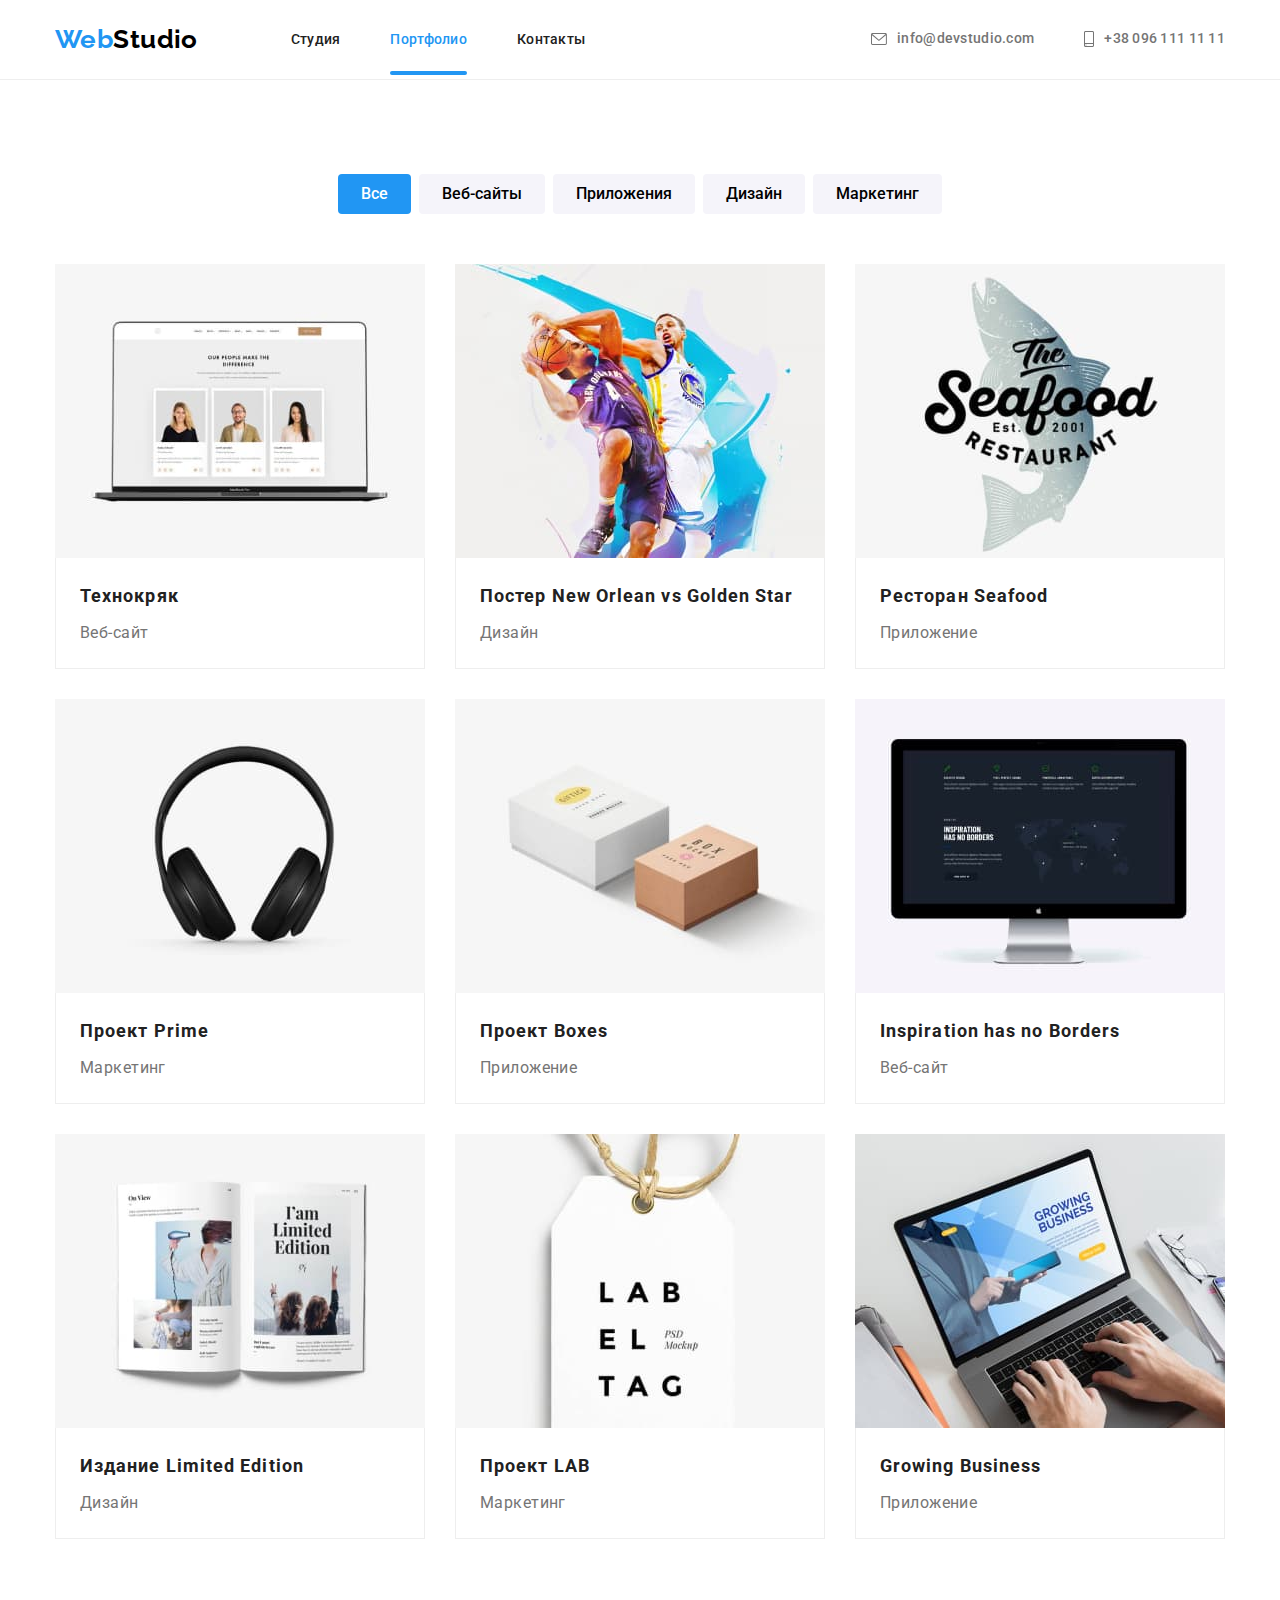
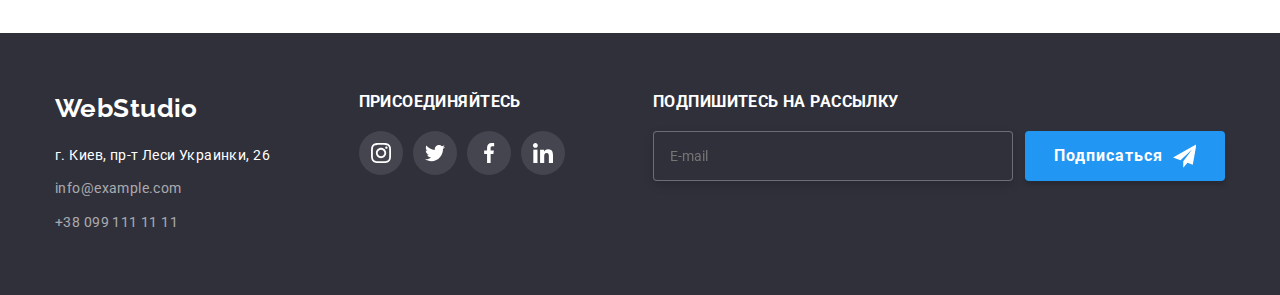
==== portfolio.html @ 58aba4b8 "Initial commit" ====
<!DOCTYPE html>
<html lang="ru">
    <head>
        <meta charset="UTF-8">
        <meta http-equiv="X-UA-Compatible" content="IE=edge">
        <meta name="viewport" content="width=device-width, initial-scale=1.0">
        <link rel="preconnect" href="https://fonts.googleapis.com">
        <link rel="preconnect" href="https://fonts.gstatic.com" crossorigin>
        <link href="https://fonts.googleapis.com/css2?family=Raleway:wght@700&family=Roboto:wght@400;500;700;900&display=swap" rel="stylesheet">
        <title>Document</title>
        <link rel="stylesheet" href="https://cdnjs.cloudflare.com/ajax/libs/modern-normalize/1.1.0/modern-normalize.min.css">
        <link rel="stylesheet" href="./css/main.min.css">
    </head>
    <body>
        <!--Header-->
     <header class="header">
      <div class="container main__nav">
        <nav class="navigation">
         <a class="logo link" lang="en" href="./index.html"><span class="logo__color">Web</span>Studio</a>
        <ul class="nav list">
        <li class="nav__item"><a class="nav__link link" href="./index.html">Студия</a></li>
        <li class="nav__item"><a class="nav__link current link" href="./portfolio.html">Портфолио</a></li>
        <li class="nav__item"><a class="nav__link link" href="">Контакты</a></li>
       </ul>
        </nav>
       <ul class="contact list">
        <li class="contanct__item"><a class="contact__list link" href="mailto:info@devstudio.com">
            <svg class="contact__icon" width="16" height="12">
                <use href="./images/sprite.svg#icon-envelope"></use>
            </svg>
            info@devstudio.com</a>
    </li>
        <li class="contanct__item"><a class="contact__list link" href="tel:+380961111111">
            <svg class="contact__icon" width="10" height="16">
                <use href="./images/sprite.svg#icon-smartphone"></use>
            </svg>
            +38 096 111 11 11</a>
    </li>
        </ul>
      </div>
     </header>
        <main>
            <!--Portfolio-->
            <section class="section">
                <div class="container">
                <h1 class="visually-hidden">Наша Работа</h1>
                <ul class="section-but list">
                    <li class="site-button"><button class="button-link button-c" type="button">Все</button> </li>
                    <li class="site-button"><button class="button-link" type="button">Веб-сайты</button> </li>
                    <li class="site-button"><button class="button-link" type="button">Приложения</button> </li>
                    <li class="site-button"><button class="button-link" type="button">Дизайн</button> </li>
                    <li class="site-button"><button class="button-link" type="button">Маркетинг</button> </li>
                </ul>
                <ul class="site list ">
                    <li class="site-item"> <a class="link site-link" href="">
                        <div class="projects-thumb">
                        <img src="./images/site/site-1.jpg" alt="Сайт" width="370" height="290">
                        <p class="projects-label">Ресурс пропонує комплексні пропозиції з різним рівнем функціоналу та сервісів. Все це дозволить відвідувачу отримати вичерпні відомості про компанію чи приватну особу.</p>
                    </div>
                        <div class="site-content"><h2 class="site-list">Технокряк</h2>
                            <p class="site-text">Веб-сайт</p>
                        </div>
                    </a>
                    </li>
                    <li class="site-item"> <a class="link site-link" href="">
                        <div class="projects-thumb">
                        <img src="./images/site/site-2.jpg" alt="Сайт" width="370" height="290">
                        <p class="projects-label">Ресурс пропонує комплексні пропозиції з різним рівнем функціоналу та сервісів. Все це дозволить відвідувачу отримати вичерпні відомості про компанію чи приватну особу.</p>
                    </div>
                        <div class="site-content">
                            <h2 class="site-list">Постер New Orlean vs Golden Star</h2>
                            <p class="site-text">Дизайн</p>
                        </div>
                    </a>
                    </li>
                    <li class="site-item"> <a class="link site-link" href="">
                        <div class="projects-thumb">
                        <img src="./images/site/site-3.jpg" alt="Сайт" width="370" height="290">
                        <p class="projects-label">Ресурс пропонує комплексні пропозиції з різним рівнем функціоналу та сервісів. Все це дозволить відвідувачу отримати вичерпні відомості про компанію чи приватну особу.</p>
                    </div>
                        <div class="site-content">
                        <h2 class="site-list">Ресторан Seafood</h2>
                        <p class="site-text">Приложение</p>
                        </div>
                    </a>
                    </li>
                    <li class="site-item"> <a class="link site-link" href="">
                        <div class="projects-thumb">
                        <img src="./images/site/site-4.jpg" alt="Сайт" width="370" height="290">
                        <p class="projects-label">Ресурс пропонує комплексні пропозиції з різним рівнем функціоналу та сервісів. Все це дозволить відвідувачу отримати вичерпні відомості про компанію чи приватну особу.</p>
                    </div>
                        <div class="site-content">
                        <h2 class="site-list">Проект Prime</h2>
                        <p class="site-text">Маркетинг</p>
                        </div>
                    </a>
                    </li>
                    <li class="site-item"> <a class="link site-link" href="">
                        <div class="projects-thumb">
                        <img src="./images/site/site-5.jpg" alt="Сайт" width="370" height="290">
                        <p class="projects-label">Ресурс пропонує комплексні пропозиції з різним рівнем функціоналу та сервісів. Все це дозволить відвідувачу отримати вичерпні відомості про компанію чи приватну особу.</p>
                    </div>
                        <div class="site-content">
                            <h2 class="site-list">Проект Boxes</h2>
                        <p class="site-text">Приложение</p>
                        </div>
                    </a>
                    </li>
                    <li class="site-item"> <a class="link site-link" href="">
                        <div class="projects-thumb">
                        <img src="./images/site/site-6.jpg" alt="Сайт" width="370" height="290">
                        <p class="projects-label">Ресурс пропонує комплексні пропозиції з різним рівнем функціоналу та сервісів. Все це дозволить відвідувачу отримати вичерпні відомості про компанію чи приватну особу.</p>
                    </div>
                        <div class="site-content">
                        <h2 class="site-list">Inspiration has no Borders</h2>
                        <p class="site-text">Веб-сайт</p>
                        </div>
                    </a>
                    </li>
                    <li class="site-item "> <a class="link site-link" href="">
                        <div class="projects-thumb">
                        <img src="./images/site/site-7.jpg" alt="Сайт" width="370" height="290">
                        <p class="projects-label">Ресурс пропонує комплексні пропозиції з різним рівнем функціоналу та сервісів. Все це дозволить відвідувачу отримати вичерпні відомості про компанію чи приватну особу.</p>
                    </div>
                        <div class="site-content">
                        <h2 class="site-list">Издание Limited Edition</h2>
                        <p class="site-text">Дизайн</p>
                        </div>
                    </a>
                    </li>
                    <li class="site-item"> <a class="link site-link" href="">
                        <div class="projects-thumb">
                        <img src="./images/site/site-8.jpg" alt="Сайт" width="370" height="290">
                        <p class="projects-label">Ресурс пропонує комплексні пропозиції з різним рівнем функціоналу та сервісів. Все це дозволить відвідувачу отримати вичерпні відомості про компанію чи приватну особу.</p>
                    </div>
                        <div class="site-content">
                        <h2 class="site-list">Проект LAB</h2>
                        <p class="site-text">Маркетинг</p>
                        </div>
                    </a>
                    </li>
                    <li class="site-item"> <a class="link site-link" href="">
                        <div class="projects-thumb">
                        <img src="./images/site/site-9.jpg" alt="Сайт" width="370" height="290">
                        <p class="projects-label">Ресурс пропонує комплексні пропозиції з різним рівнем функціоналу та сервісів. Все це дозволить відвідувачу отримати вичерпні відомості про компанію чи приватну особу.</p>
                    </div>
                        <div class="site-content">
                        <h2 class="site-list">Growing Business</h2>
                        <p class="site-text">Приложение</p>
                        </div>
                    </a>
                    </li>
                </ul>
             </div>
            </section>
        </main>
        <footer class="footer">
            <!--Footer-->
            <div class="container div-footer">
                <div>
                <a class="logo-footer link" lang="en" href="./index.html"><span class="logo-color">Web</span>Studio</a>
                <ul class="contact-us list">
                    <li class="contact-us-list"><a class="contact-us-item link" href="https://goo.gl/maps/o7B5cLgCJzoSrLnL8" target="_blank">г. Киев, пр-т Леси Украинки, 26</a></li>
                    <li class="contact-us-list"><a class="contact-us-item dark link" href="mailto:info@example.com">info@example.com</a></li>
                    <li class="contact-us-list"><a class="contact-us-item dark link" href="tel:+380991111111">+38 099 111 11 11</a></li>
                </ul>
                </div>
                <div class="join-social">
                    <h3 class="social-title">Присоединяйтесь</h3>
                    <ul class="social_list list">
                        <li class="social_list-item">
                            <a href="" class="social-link">
                            <svg width="20" height="20">
                                <use href="./images/sprite.svg#icon-instagram"></use>
                            </svg>
                        </a>
                    </li>
                        <li class="social_list-item"><a href="" class="social-link social-link-twitter">
                            <svg width="20" height="20">
                                <use href="./images/sprite.svg#icon-twitter"></use>
                            </svg>
                        </a></li>
                        <li class="social_list-item"><a href="" class="social-link social-link-facebook">
                            <svg width="20" height="20">
                                <use href="./images/sprite.svg#icon-facebook"></use>
                            </svg>
                        </a>
                    </li>
                        <li class="social_list-item"><a href="" class="social-link social-link-in">
                            <svg width="20" height="20">
                                <use href="./images/sprite.svg#icon-linkedin"></use>
                            </svg>
                        </a>
                    </li>
                    </ul>
                </div>
                <form action="" class="footer-subscribe">
                    <h3 class="social-title">Подпишитесь на рассылку</h3>
                    <div class="footer-form">
                        <input type="email" name="user-mail" class="footer-form-input" placeholder="E-mail"/>
                        <button type="submit" class="footer-button-form">
                            Подписаться
                            <svg class="footer-form-icon" width="24px" height="24px">
                                <use href="./images/sprite.svg#icon-icon-send"></use>
                              </svg>
                        </button>
                    </div>
                </form>
            </div>
        </footer>
    </body>
</html>
---- css/main.min.css ----
:root{--primary-text-color: #2196F3;--title-text-color: #FFFFFF;--accent-color: #757575;--icon-color: #AFB1B8}.footer-form-icon,.footer-button-form,.footer-form,.social-link,.social_list,.clients-link,.social-link-icon,.doing-thumb>.doing-title,.menu-adv__icon,.contact__list,.navigation,.main__nav{display:flex;align-items:center}.visually-hidden{position:absolute;white-space:nowrap;width:1px;height:1px;overflow:hidden;border:0;padding:0;clip:rect(0 0 0 0);clip-path:inset(50%);margin:-1px}h1,h2,h3,h4,h5,h6,p{margin:0}ul{list-style:none;padding-left:0;margin:0}a{text-decoration:none;color:inherit}img{display:block;max-width:100%;height:auto}address{font-style:normal}button{cursor:pointer}body{font-family:"Roboto",sans-serif;letter-spacing:.03em;font-size:14px;color:#212121;background-color:var(--title-text-color)}.list{list-style:none;padding:0;margin:0}.link{text-decoration:none;padding:0;margin:0}.section{padding:94px 0}.container{margin-left:auto;margin-right:auto;width:1200px;padding-left:15px;padding-right:15px}.header{border-bottom:1px solid #eee;padding:24px 0}.logo{font-family:"Raleway",sans-serif;font-weight:700;font-size:26px;line-height:1.19;color:#000;margin-right:93px}.logo__color{color:var(--primary-text-color)}.nav{display:flex}.nav__item{margin-right:50px}.nav__item:last-child{margin-right:0}.nav__link{font-weight:500;line-height:1.14;letter-spacing:.02em;transition-property:color;transition-duration:250ms;transition-timing-function:cubic-bezier(0.4, 0, 0.2, 1)}.nav__link:hover,.nav__link:focus{color:var(--primary-text-color)}.current{position:relative;color:var(--primary-text-color);padding-bottom:28px}.current::after{content:"";position:absolute;left:0;bottom:0;display:block;width:100%;height:4px;border-radius:2px;background-color:var(--primary-text-color)}.contact{margin-top:0;margin-bottom:0;display:flex;margin-left:auto}.contact,.contanct__item{margin-right:50px}.contact,.contanct__item:last-child{margin-right:0}.contact__list{font-weight:500;line-height:1.14;letter-spacing:.02em;color:var(--accent-color);fill:var(--icon-color);transition-property:color;transition-duration:250ms;transition-timing-function:cubic-bezier(0.4, 0, 0.2, 1)}.contact__list:hover,.contact__list:focus{color:var(--primary-text-color)}.contact__icon{margin-right:10px;fill:currentColor}.contact__icon:hover,.contact__icon:focus{fill:var(--primary-text-color)}.main-section{padding:200px 0;text-align:center;background-color:#c4c4c4;background-image:linear-gradient(to right, rgba(47, 48, 58, 0.4), rgba(47, 48, 58, 0.4)),url(../images/hero-img/bg_img.jpg);background-size:cover;background-repeat:no-repeat;background-position:center;max-width:1600px;margin-left:auto;margin-right:auto}.main-section__item{margin-top:0;margin-bottom:30px;margin-left:auto;margin-right:auto;font-weight:900;font-size:44px;line-height:1.36;letter-spacing:.06em;text-transform:uppercase;color:var(--title-text-color);width:700px}.button{display:inline-block;border-radius:4px;border:1px solid rgba(0,0,0,0);padding:10px 32px;min-width:200;height:50;font-weight:700;font-size:16px;line-height:1.87;align-items:center;letter-spacing:.06em;color:var(--title-text-color);background-color:var(--primary-text-color);transition-property:background-color;transition-duration:250ms;transition-timing-function:cubic-bezier(0.4, 0, 0.2, 1)}.button:hover,.button:focus{background-color:#188ce8}.menu-adv{display:flex}.menu-adv__item{width:270px;margin-right:30px}.menu-adv__list{margin-top:0;margin-bottom:10px;font-weight:700;line-height:1.14;text-transform:uppercase;margin-top:0;margin-bottom:10}.describing-text{font-weight:400;line-height:1.71;color:var(--accent-color);margin-top:0;margin-bottom:0}.menu-adv__icon{justify-content:center;flex-wrap:wrap;height:120px;background:#f5f4fa;border-radius:4px;margin-bottom:30px}.menu-adv__icon-item{width:70px;height:70px}.section-d{padding-top:0}.section-list{display:flex}.section-title{margin-top:0;margin-bottom:50px;font-size:36px;line-height:1.16;text-align:center}.section-foto{padding-right:30px}.doing-thumb{position:relative}.doing-thumb>.doing-title{position:absolute;bottom:0;left:0;justify-content:center;width:100%;height:70px;font-weight:700;line-height:1.14;text-transform:uppercase;color:var(--title-text-color);background-color:rgba(47,48,58,.8)}.section-foto:last-child{padding-right:0}.section-c{background-color:#f5f4fa}.team-list{display:flex}.team-item{margin-right:30px;text-align:center;background:var(--title-text-color);box-shadow:0px 1px 3px rgba(0,0,0,.12),0px 1px 1px rgba(0,0,0,.14),0px 2px 1px rgba(0,0,0,.2);border-radius:0px 0px 4px 4px}.team-item:last-child{margin-right:0}.team-name{padding-top:30px;margin-bottom:4px;font-style:normal;font-weight:500;font-size:16px;line-height:1.18}.team-position{padding-top:0;padding-bottom:16px;font-weight:400;line-height:1.71;color:var(--accent-color)}.social_list-icon{display:flex;gap:10px;justify-content:center;margin:0px;padding-bottom:30px}.social_item-icon{display:flex;justify-content:center}.social-link-icon{width:44px;height:44px;border-radius:50%;justify-content:center;fill:var(--icon-color);transition-property:fill,background-color;transition-duration:250ms;transition-timing-function:cubic-bezier(0.4, 0, 0.2, 1)}.social-link-icon:hover,.social-link-icon:focus{fill:var(--title-text-color);background:var(--primary-text-color)}.client-list{display:flex;justify-content:center;gap:30px}.clients-list-item{width:calc((100% - 150px)/6)}.clients-link{flex-wrap:wrap;height:92px;border:1px solid var(--icon-color);border-radius:4px;justify-content:center;fill:var(--icon-color);transition-property:fill,border;transition-duration:250ms;transition-timing-function:cubic-bezier(0.4, 0, 0.2, 1)}.clients-link:hover,.clients-link:focus{fill:var(--primary-text-color);border:1px solid var(--primary-text-color)}.div-footer{display:flex;justify-content:space-between}.footer{background-color:#2f303a;padding:60px 0}.logo-footer{display:block;margin-bottom:20px;font-family:"Raleway",sans-serif;font-weight:700;font-size:26px;line-height:1.19;color:var(--title-text-color)}.logo-footer-color{color:var(--primary-text-color)}.contact-us-item{font-style:normal;font-weight:400;line-height:1.71;color:var(--title-text-color);transition-property:color;transition-duration:250ms;transition-timing-function:cubic-bezier(0.4, 0, 0.2, 1)}.contact-us-list{margin-bottom:10px}.contact-us-list:last-child{margin-bottom:0}.dark{color:rgba(255,255,255,.6)}.dark:hover,.dark:focus{color:var(--primary-text-color)}.social-title{display:flex;margin-bottom:20px;line-height:1.14;text-transform:uppercase;color:var(--title-text-color)}.social_list{flex-wrap:wrap;justify-content:center;gap:10px}.social-list-item{display:flex;flex-wrap:wrap;width:44px;height:44px;border-radius:50%;background:#44454e}.social-link{justify-content:center;width:44px;height:44px;border-radius:50%;background-color:#44454e;transition-property:background-color;transition-duration:250ms;transition-timing-function:cubic-bezier(0.4, 0, 0.2, 1)}.social-link:hover,.social-link:focus{background:var(--primary-text-color)}.footer-form{justify-content:center}.footer-form-input{width:360px;height:50px;border:1px solid rgba(255,255,255,.3);filter:drop-shadow(0px 4px 4px rgba(0, 0, 0, 0.15));border-radius:4px;color:var(--title-text-color);background-color:#2f303a;transition:border-color 250ms cubic-bezier(0.4, 0, 0.2, 1);padding-left:16px}.footer-form-input:focus{outline:none;border-color:var(--primary-text-color);transition:border-color 250ms cubic-bezier(0.4, 0, 0.2, 1)}.footer-button-form{justify-content:center;font-weight:700;font-size:16px;line-height:1.87;letter-spacing:.06em;color:var(--title-text-color);background-color:var(--primary-text-color);width:200px;height:50px;padding:10px 28px;box-shadow:0px 4px 4px rgba(0,0,0,.15);border-radius:4px;margin-left:12px;border:1px solid rgba(0,0,0,0)}.footer-form-icon{justify-content:center;margin-left:10px;width:24px;height:24px;fill:var(--title-text-color)}.button-link{display:inline-block;border:1px solid rgba(0,0,0,0);border-radius:4px;padding:6px 22px;min-width:130;height:40;font-weight:500;font-size:16px;line-height:1.62;text-align:center;background:#f5f4fa;border-radius:4px}.button-link:hover,.button-link:focus{color:var(--title-text-color);background-color:var(--primary-text-color);box-shadow:0px 3px 1px rgba(0,0,0,.1),0px 1px 2px rgba(0,0,0,.08),0px 2px 2px rgba(0,0,0,.12);border-radius:4px}.section-but{display:flex;text-align:center;justify-content:center;margin-bottom:50px}.site-button{margin-right:8px;align-content:center}.site-button:last-child{margin-right:0}.button-c{background-color:var(--primary-text-color);color:var(--title-text-color)}.site{display:flex;flex-wrap:wrap}.site-item{width:370px;margin-right:30px;margin-bottom:30px}.site-item:nth-child(3n){margin-right:0}.site-item:nth-last-child(-n+3){margin-bottom:0}.site-link{display:block;transition-property:box-shadow;transition-duration:250ms;transition-timing-function:cubic-bezier(0.4, 0, 0.2, 1)}.site-link:hover,.site-link:focus{background:var(--title-text-color);box-shadow:0px 1px 3px rgba(0,0,0,.12),0px 1px 1px rgba(0,0,0,.14),0px 2px 1px rgba(0,0,0,.2);border-radius:0px 0px 4px 4px}.site-link:hover .projects-label,.site-link:focus .projects-label{transform:translate(0, 0)}.projects-thumb{position:relative;overflow:hidden}.projects-label{position:absolute;top:0;left:0;padding:63px 24px;transform:translate(0, 100%);transition:transform 500ms linear;font-weight:400;font-size:18px;line-height:1.56;color:var(--title-text-color);width:100%;height:100%;background-color:rgba(33,150,243,.9);transition:transform 250ms cubic-bezier(0.4, 0, 0.2, 1)}.img-link{width:370;height:110px}.site-content{margin-bottom:0;margin-top:0;padding:20px 24px;border-bottom:1px solid #eee;border-left:1px solid #eee;border-right:1px solid #eee}.site-list{font-size:18px;line-height:2;letter-spacing:.06em;color:#212121;margin-bottom:4px}.site-text{font-weight:400;font-size:16px;line-height:1.87;color:var(--accent-color)}.backdrop{position:relative;position:fixed;top:0;left:0;width:100%;height:100%;background-color:rgba(0,0,0,.2)}.backdrop.is-hidden{opacity:0;visibility:hidden;pointer-events:none}.modal{position:absolute;top:50%;left:50%;transform:translate(-50%, -50%);width:528px;height:581px;background-color:var(--title-text-color);padding:40px}.modal-close-btn{position:absolute;top:8px;right:8px;display:flex;justify-content:center;align-items:center;width:30px;height:30px;border-radius:50%;background-color:rgba(0,0,0,0);border:1px solid var(--accent-color);padding:0;transition:fill 250ms cubic-bezier(0.4, 0, 0.2, 1)}.modal-close-btn:hover,.modal-close-btn:focus{fill:var(--primary-text-color)}.modal-form{display:flex;flex-direction:column}.modal-form-title{margin-bottom:12px;font-weight:700;text-align:center;font-size:20px;line-height:1.15}.modal-form-input{padding-left:42px;width:100%;height:40px;border:1px solid rgba(33,33,33,.2);border-radius:4px;font-weight:400;font-size:12px;line-height:1.16;letter-spacing:.01em;transition:border-color 250ms cubic-bezier(0.4, 0, 0.2, 1)}.modal-form-input:focus{border-color:var(--primary-text-color);outline:none}.modal-form-input:focus+.modal-form-input-icon{fill:var(--primary-text-color)}.modal-form-desc{display:block;margin-bottom:4px;font-weight:400;font-size:12px;line-height:1.16;letter-spacing:.01em;color:var(--accent-color)}.modal-form-field{margin-bottom:10px}.modal-form-field-comment{margin-bottom:20px}.modal-form-input-wrapper{position:relative;display:block}.modal-form-input-icon{position:absolute;top:50%;left:12px;transform:translateY(-50%);transition:fill 250ms cubic-bezier(0.4, 0, 0.2, 1)}.modal-form-comment{display:block;resize:none;width:100%;height:120px;padding:12px 16px;font-weight:400;font-size:12px;line-height:1.16;letter-spacing:.01em;border:1px solid rgba(33,33,33,.2);border-radius:4px;transition:border-color 250ms cubic-bezier(0.4, 0, 0.2, 1)}.modal-form-comment:focus{border-color:var(--primary-text-color);outline:none}.modal-form-comment::placeholder{color:rgba(117,117,117,.5)}.modal-form-check-desc{display:flex;align-items:center;justify-content:center;margin-bottom:30px;font-weight:400;line-height:1.71;cursor:pointer}.modal-form-check-desc::before{content:"";display:block;width:16px;height:15px;background-image:url(../images/checkbox/cube.svg);margin-right:7px}.modal-form-check:checked+.modal-form-check-desc::before{background-color:var(--primary-text-color);background-image:url(../images/checkbox/check.svg);background-repeat:no-repeat;background-position:center;border-radius:2px;transition:background-image 250ms cubic-bezier(0.4, 0, 0.2, 1)}.modal-form-check:focus+.modal-form-check-desc::before{outline:1px solid var(--primary-text-color)}.user-policy-link{color:var(--primary-text-color);border-bottom:1px solid var(--primary-text-color);display:inline-block;line-height:.85}.modal-form-button{height:50px;align-self:center;padding:10px 32px;min-width:200px;color:var(--title-text-color);background-color:var(--primary-text-color);border-radius:4px;border:1px solid rgba(0,0,0,0)}/*# sourceMappingURL=main.min.css.map */
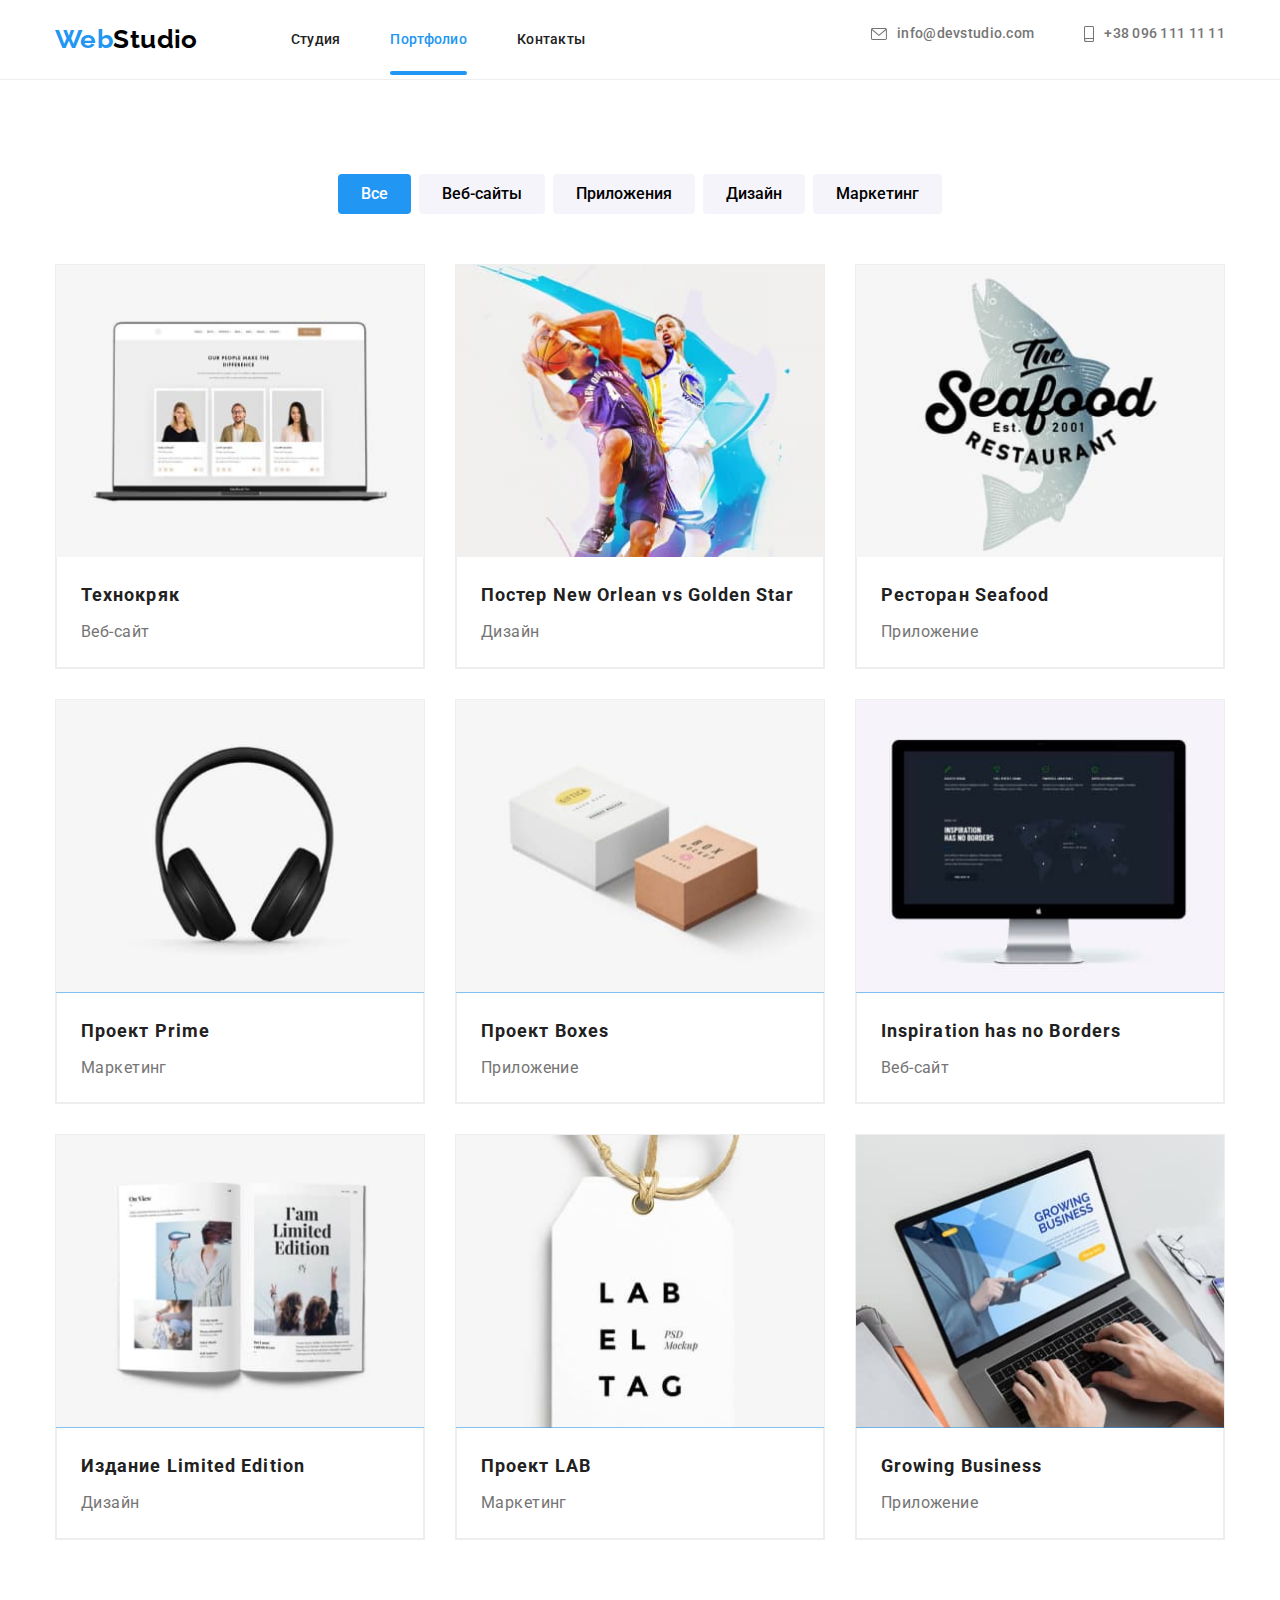
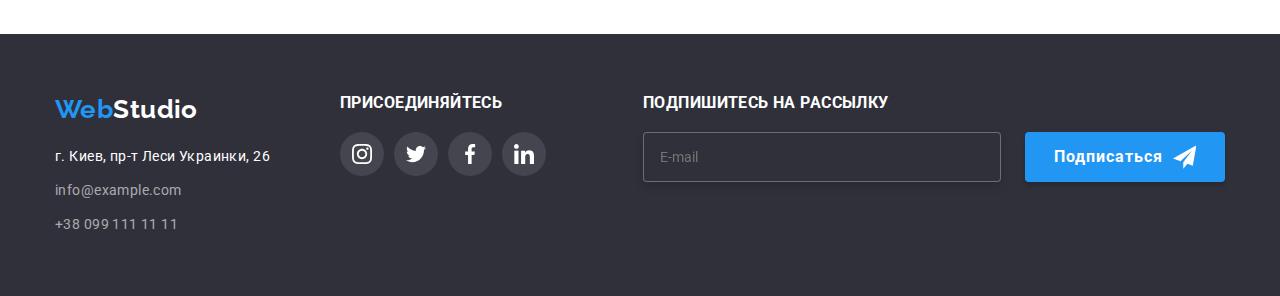
==== commit b04d51be: "update index htm; + portfolio+ add js+ sass update+ add image" ====
--- a/portfolio.html
+++ b/portfolio.html
@@ -23,6 +23,11 @@
         <li class="nav__item"><a class="nav__link link" href="">Контакты</a></li>
        </ul>
         </nav>
+        <button type="button" class="mobile-menu-open" data-menu-open>
+            <svg width="40" height="40">
+                <use href="./images/sprite.svg#icon-burger"></use>
+            </svg>
+        </button>
        <ul class="contact list">
         <li class="contanct__item"><a class="contact__list link" href="mailto:info@devstudio.com">
             <svg class="contact__icon" width="16" height="12">
@@ -37,24 +42,91 @@
             +38 096 111 11 11</a>
     </li>
         </ul>
+        <div class="mobile-menu" data-menu>
+            <div class="container mobile-menu__container">
+              <button type="button" class="mobile-menu-close-btn" data-menu-close>
+                  <svg width="40" height="40">
+                      <use href="./images/sprite.svg#icon-vector"></use>
+                  </svg>
+              </button>
+              <ul class="mobile-nav">
+                  <li class="mobile-nav-item">
+                      <a href="" class="mobile-nav-link current">Студія</a>
+                  </li>
+                  <li class="mobile-nav-item">
+                      <a href="" class="mobile-nav-link current">Портфоліо</a>
+                  </li>
+                  <li class="mobile-nav-item">
+                      <a href="" class="mobile-nav-link">Контакти</a>
+                  </li>
+              </ul>
+              <ul class="mobile-contact">
+                  <li class="mobile-contact-item">
+                      <a href="tel:+380961111111" class="mobile-contact-link blue phone-number">+38 096 111 11 11</a>
+                  </li>
+                  <li class="mobile-contact-item">
+                      <a href="mailto:info@devstudio.com" class="mobile-contact-link">info@devstudio.com</a>
+                  </li>
+              </ul>
+              <ul class="mobile-media">
+                  <li class="mobile-media-item">
+                      <a href="" class="mobile-media-link">Instagram</a>
+                  </li>
+                  <li class="mobile-media-item">
+                      <a href="" class="mobile-media-link">Twitter</a>
+                  </li>
+                  <li class="mobile-media-item">
+                      <a href="" class="mobile-media-link">Facebook</a>
+                  </li>
+                  <li class="mobile-media-item">
+                      <a href="" class="mobile-media-link">LinkedIn</a>
+                  </li>
+              </ul>
+            </div>
+          </div>
       </div>
      </header>
         <main>
-            <!--Portfolio-->
+            <!-- Portfolio -->
             <section class="section">
                 <div class="container">
                 <h1 class="visually-hidden">Наша Работа</h1>
                 <ul class="section-but list">
-                    <li class="site-button"><button class="button-link button-c" type="button">Все</button> </li>
-                    <li class="site-button"><button class="button-link" type="button">Веб-сайты</button> </li>
-                    <li class="site-button"><button class="button-link" type="button">Приложения</button> </li>
-                    <li class="site-button"><button class="button-link" type="button">Дизайн</button> </li>
-                    <li class="site-button"><button class="button-link" type="button">Маркетинг</button> </li>
+                    <li class="site-button">
+                        <button class="button-link button-c" type="button">Все</button> 
+                    </li>
+                    <li class="site-button">
+                        
+                        <button class="button-link" type="button">Веб-сайты</button> 
+                    </li>
+                    <li class="site-button">
+                        
+                        <button class="button-link" type="button">Приложения</button> 
+                    </li>
+                    <li class="site-button">
+                        
+                        <button class="button-link" type="button">Дизайн</button> 
+                    </li>
+                    <li class="site-button">
+                        
+                        <button class="button-link" type="button">Маркетинг</button> 
+                    </li>
                 </ul>
                 <ul class="site list ">
                     <li class="site-item"> <a class="link site-link" href="">
                         <div class="projects-thumb">
-                        <img src="./images/site/site-1.jpg" alt="Сайт" width="370" height="290">
+                            <picture>
+                                <source
+                                    srcset="./images\desctop\portfolio-card-set\technokryak-370\technokryak-370.jpg 1x, ./images\desctop\portfolio-card-set\technokryak-370\technokryak-370@2x.jpg 2x"
+                                    media="(min-width: 1200px)" />
+                                <source
+                                    srcset="./images\tablet\portfolio-card-set\technokryak-354\technokryak-354.jpg 1x, ./images\desctop\portfolio-card-set\technokryak-370\technokryak-370@2x.jpg 2x"
+                                    media="(min-width: 768px)" />
+                                <source
+                                    srcset="./images\phone\portfolio-card-set\technocryak-450\technocryak-450.jpg 1x, ./images\phone\portfolio-card-set\technocryak-450\technocryak-450@2x.jpg 2x"
+                                    media="(max-width: 767px)" />
+                                    <img src="./images/site/site-1.jpg" alt="Сайт">
+                            </picture>
                         <p class="projects-label">Ресурс пропонує комплексні пропозиції з різним рівнем функціоналу та сервісів. Все це дозволить відвідувачу отримати вичерпні відомості про компанію чи приватну особу.</p>
                     </div>
                         <div class="site-content"><h2 class="site-list">Технокряк</h2>
@@ -64,7 +136,19 @@
                     </li>
                     <li class="site-item"> <a class="link site-link" href="">
                         <div class="projects-thumb">
-                        <img src="./images/site/site-2.jpg" alt="Сайт" width="370" height="290">
+                            <picture>
+                                <source
+                                    srcset="./images\desctop\portfolio-card-set\poster-new-orlean-370\poster-new-orlean-370.jpg 1x, ./images\desctop\portfolio-card-set\poster-new-orlean-370\poster-new-orlean-370@2x.jpg 2x"
+                                    media="(min-width: 1200px)" />
+                                <source
+                                    srcset="./images\tablet\portfolio-card-set\poster-new-orlean-354\poster-new-orlean-354.jpg 1x, ./images\tablet\portfolio-card-set\poster-new-orlean-354\poster-new-orlean-354@2x.jpg 2x"
+                                    media="(min-width: 768px)" />
+                                <source
+                                    srcset="./images\phone\portfolio-card-set\poster-new-orlean-450\poster-new-orlean-450.jpg 1x, ./images\phone\portfolio-card-set\poster-new-orlean-450\poster-new-orlean-450@2x.jpg 2x"
+                                    media="(max-width: 767px)" />
+                                    <img src="./images/site/site-2.jpg" alt="Сайт">
+                            </picture>
+                        
                         <p class="projects-label">Ресурс пропонує комплексні пропозиції з різним рівнем функціоналу та сервісів. Все це дозволить відвідувачу отримати вичерпні відомості про компанію чи приватну особу.</p>
                     </div>
                         <div class="site-content">
@@ -75,7 +159,18 @@
                     </li>
                     <li class="site-item"> <a class="link site-link" href="">
                         <div class="projects-thumb">
-                        <img src="./images/site/site-3.jpg" alt="Сайт" width="370" height="290">
+                            <picture>
+                                <source
+                                    srcset="./images\desctop\portfolio-card-set\seafood-370\seafood-370.jpg 1x, ./images\desctop\portfolio-card-set\seafood-370\seafood-370@2x.jpg 2x"
+                                    media="(min-width: 1200px)" />
+                                <source
+                                    srcset="./images\tablet\portfolio-card-set\seafood-354\seafood-354.jpg 1x, ./images\tablet\portfolio-card-set\seafood-354\seafood-354@2x.jpg 2x"
+                                    media="(min-width: 768px)" />
+                                <source
+                                    srcset="./images\phone\portfolio-card-set\seafood-450\seafood-450.jpg 1x, ./images\phone\portfolio-card-set\seafood-450\seafood-450@2x.jpg 2x"
+                                    media="(max-width: 767px)" />
+                                    <img src="./images/site/site-3.jpg" alt="Сайт">
+                            </picture>
                         <p class="projects-label">Ресурс пропонує комплексні пропозиції з різним рівнем функціоналу та сервісів. Все це дозволить відвідувачу отримати вичерпні відомості про компанію чи приватну особу.</p>
                     </div>
                         <div class="site-content">
@@ -86,7 +181,18 @@
                     </li>
                     <li class="site-item"> <a class="link site-link" href="">
                         <div class="projects-thumb">
-                        <img src="./images/site/site-4.jpg" alt="Сайт" width="370" height="290">
+                            <picture>
+                                <source
+                                    srcset="./images\desctop\portfolio-card-set\prime-370\prime-370.jpg 1x, ./images\desctop\portfolio-card-set\prime-370\prime-370@2x.jpg 2x"
+                                    media="(min-width: 1200px)" />
+                                <source
+                                    srcset="./images\tablet\portfolio-card-set\prime-354\prime-354.jpg 1x, ./images\tablet\portfolio-card-set\prime-354\prime-354@2x.jpg 2x"
+                                    media="(min-width: 768px)" />
+                                <source
+                                    srcset="./images\phone\portfolio-card-set\prime-450\prime-450.jpg 1x, ./images\phone\portfolio-card-set\prime-450\prime-450@2x.jpg 2x"
+                                    media="(max-width: 767px)" />
+                                    <img src="./images/site/site-4.jpg" alt="Сайт">
+                            </picture>
                         <p class="projects-label">Ресурс пропонує комплексні пропозиції з різним рівнем функціоналу та сервісів. Все це дозволить відвідувачу отримати вичерпні відомості про компанію чи приватну особу.</p>
                     </div>
                         <div class="site-content">
@@ -97,7 +203,18 @@
                     </li>
                     <li class="site-item"> <a class="link site-link" href="">
                         <div class="projects-thumb">
-                        <img src="./images/site/site-5.jpg" alt="Сайт" width="370" height="290">
+                            <picture>
+                                <source
+                                    srcset="./images\desctop\portfolio-card-set\boxes-370\boxes-370.jpg 1x, ./images\desctop\portfolio-card-set\boxes-370\boxes-370@2x.jpg 2x"
+                                    media="(min-width: 1200px)" />
+                                <source
+                                    srcset="./images\tablet\portfolio-card-set\boxes-354\boxes-354.jpg 1x, ./images\tablet\portfolio-card-set\boxes-354\boxes-354@2x.jpg 2x"
+                                    media="(min-width: 768px)" />
+                                <source
+                                    srcset="./images\phone\portfolio-card-set\boxes-450\boxes-450.jpg 1x, ./images\phone\portfolio-card-set\boxes-450\boxes-450@2x.jpg 2x"
+                                    media="(max-width: 767px)" />
+                                    <img src="./images/site/site-5.jpg" alt="Сайт">
+                            </picture>
                         <p class="projects-label">Ресурс пропонує комплексні пропозиції з різним рівнем функціоналу та сервісів. Все це дозволить відвідувачу отримати вичерпні відомості про компанію чи приватну особу.</p>
                     </div>
                         <div class="site-content">
@@ -108,7 +225,18 @@
                     </li>
                     <li class="site-item"> <a class="link site-link" href="">
                         <div class="projects-thumb">
-                        <img src="./images/site/site-6.jpg" alt="Сайт" width="370" height="290">
+                            <picture>
+                                <source
+                                    srcset="./images\desctop\portfolio-card-set\inspiration-370\inspiration-370.jpg 1x, ./images\desctop\portfolio-card-set\inspiration-370\inspiration-370@2x.jpg 2x"
+                                    media="(min-width: 1200px)" />
+                                <source
+                                    srcset="./images\tablet\portfolio-card-set\inspiration-354\inspiration-354.jpg 1x, ./images\tablet\portfolio-card-set\inspiration-354\inspiration-354@2x.jpg 2x"
+                                    media="(min-width: 768px)" />
+                                <source
+                                    srcset="./images\phone\portfolio-card-set\inspiration-450\inspiration-450.jpg 1x, ./images\phone\portfolio-card-set\inspiration-450\inspiration-450@2x.jpg 2x"
+                                    media="(max-width: 767px)" />
+                                    <img src="./images/site/site-6.jpg" alt="Сайт">
+                            </picture>
                         <p class="projects-label">Ресурс пропонує комплексні пропозиції з різним рівнем функціоналу та сервісів. Все це дозволить відвідувачу отримати вичерпні відомості про компанію чи приватну особу.</p>
                     </div>
                         <div class="site-content">
@@ -119,7 +247,18 @@
                     </li>
                     <li class="site-item "> <a class="link site-link" href="">
                         <div class="projects-thumb">
-                        <img src="./images/site/site-7.jpg" alt="Сайт" width="370" height="290">
+                            <picture>
+                                <source
+                                    srcset="./images\desctop\portfolio-card-set\limited-edition-370\limited-edition-370.jpg 1x, ./images\desctop\portfolio-card-set\limited-edition-370\limited-edition-370@2x.jpg 2x"
+                                    media="(min-width: 1200px)" />
+                                <source
+                                    srcset="./images\tablet\portfolio-card-set\limited-edition-354\limited-edition-354.jpg 1x, ./images\tablet\portfolio-card-set\limited-edition-354\limited-edition-354@2x.jpg 2x"
+                                    media="(min-width: 768px)" />
+                                <source
+                                    srcset="./images\phone\portfolio-card-set\limited-edition-450\limited-edition-450.jpg 1x, ./images\phone\portfolio-card-set\limited-edition-450\limited-edition-450@2x.jpg 2x"
+                                    media="(max-width: 767px)" />
+                                    <img src="./images/site/site-7.jpg" alt="Сайт">
+                            </picture>
                         <p class="projects-label">Ресурс пропонує комплексні пропозиції з різним рівнем функціоналу та сервісів. Все це дозволить відвідувачу отримати вичерпні відомості про компанію чи приватну особу.</p>
                     </div>
                         <div class="site-content">
@@ -130,7 +269,18 @@
                     </li>
                     <li class="site-item"> <a class="link site-link" href="">
                         <div class="projects-thumb">
-                        <img src="./images/site/site-8.jpg" alt="Сайт" width="370" height="290">
+                            <picture>
+                                <source
+                                    srcset="./images\desctop\portfolio-card-set\lab-370\lab-370.jpg 1x, ./images\desctop\portfolio-card-set\lab-370\lab-370@2x.jpg 2x"
+                                    media="(min-width: 1200px)" />
+                                <source
+                                    srcset="./images\tablet\portfolio-card-set\lab-354\lab-354.jpg 1x, ./images\tablet\portfolio-card-set\lab-354\lab-354@2x.jpg 2x"
+                                    media="(min-width: 768px)" />
+                                <source
+                                    srcset="./images\phone\portfolio-card-set\lab-450\lab-450.jpg 1x, ./images\phone\portfolio-card-set\lab-450\lab-450@2x.jpg 2x"
+                                    media="(max-width: 767px)" />
+                                    <img src="./images/site/site-8.jpg" alt="Сайт">
+                            </picture>
                         <p class="projects-label">Ресурс пропонує комплексні пропозиції з різним рівнем функціоналу та сервісів. Все це дозволить відвідувачу отримати вичерпні відомості про компанію чи приватну особу.</p>
                     </div>
                         <div class="site-content">
@@ -141,7 +291,18 @@
                     </li>
                     <li class="site-item"> <a class="link site-link" href="">
                         <div class="projects-thumb">
-                        <img src="./images/site/site-9.jpg" alt="Сайт" width="370" height="290">
+                            <picture>
+                                <source
+                                    srcset="./images\desctop\portfolio-card-set\growing-business-370\growing-business-370.jpg 1x, ./images\desctop\portfolio-card-set\growing-business-370\growing-business-370@2x.jpg 2x"
+                                    media="(min-width: 1200px)" />
+                                <source
+                                    srcset="./images\tablet\portfolio-card-set\growing-business-354\growing-business-354.jpg 1x, ./images\tablet\portfolio-card-set\growing-business-354\growing-business-354@2x.jpg 2x"
+                                    media="(min-width: 768px)" />
+                                <source
+                                    srcset="./images\phone\portfolio-card-set\growing-business-450\growing-business-450.jpg1x, ./images\phone\portfolio-card-set\growing-business-450\growing-business-450@2x.jpg 2x"
+                                    media="(max-width: 767px)" />
+                                    <img src="./images/site/site-9.jpg" alt="Сайт">
+                            </picture>
                         <p class="projects-label">Ресурс пропонує комплексні пропозиції з різним рівнем функціоналу та сервісів. Все це дозволить відвідувачу отримати вичерпні відомості про компанію чи приватну особу.</p>
                     </div>
                         <div class="site-content">
@@ -154,11 +315,13 @@
              </div>
             </section>
         </main>
+        <!-- Footer -->
         <footer class="footer">
-            <!--Footer-->
+            
             <div class="container div-footer">
-                <div>
-                <a class="logo-footer link" lang="en" href="./index.html"><span class="logo-color">Web</span>Studio</a>
+                <div class="footer-wrapper">
+                <div class="address-wrapper">
+                <a class="logo-footer link" lang="en" href="./index.html"><span class="logo-footer-color">Web</span>Studio</a>
                 <ul class="contact-us list">
                     <li class="contact-us-list"><a class="contact-us-item link" href="https://goo.gl/maps/o7B5cLgCJzoSrLnL8" target="_blank">г. Киев, пр-т Леси Украинки, 26</a></li>
                     <li class="contact-us-list"><a class="contact-us-item dark link" href="mailto:info@example.com">info@example.com</a></li>
@@ -166,7 +329,7 @@
                 </ul>
                 </div>
                 <div class="join-social">
-                    <h3 class="social-title">Присоединяйтесь</h3>
+                    <h3 class="social-title footer-title">Присоединяйтесь</h3>
                     <ul class="social_list list">
                         <li class="social_list-item">
                             <a href="" class="social-link">
@@ -194,8 +357,9 @@
                     </li>
                     </ul>
                 </div>
+            </div>
                 <form action="" class="footer-subscribe">
-                    <h3 class="social-title">Подпишитесь на рассылку</h3>
+                    <h3 class="social-title footer-title">Подпишитесь на рассылку</h3>
                     <div class="footer-form">
                         <input type="email" name="user-mail" class="footer-form-input" placeholder="E-mail"/>
                         <button type="submit" class="footer-button-form">
@@ -208,5 +372,8 @@
                 </form>
             </div>
         </footer>
+
+        <script src="./js/mobile.menu.js"></script>
+
     </body>
 </html>--- a/css/main.min.css
+++ b/css/main.min.css
@@ -1 +1 @@
-:root{--primary-text-color: #2196F3;--title-text-color: #FFFFFF;--accent-color: #757575;--icon-color: #AFB1B8}.footer-form-icon,.footer-button-form,.footer-form,.social-link,.social_list,.clients-link,.social-link-icon,.doing-thumb>.doing-title,.menu-adv__icon,.contact__list,.navigation,.main__nav{display:flex;align-items:center}.visually-hidden{position:absolute;white-space:nowrap;width:1px;height:1px;overflow:hidden;border:0;padding:0;clip:rect(0 0 0 0);clip-path:inset(50%);margin:-1px}h1,h2,h3,h4,h5,h6,p{margin:0}ul{list-style:none;padding-left:0;margin:0}a{text-decoration:none;color:inherit}img{display:block;max-width:100%;height:auto}address{font-style:normal}button{cursor:pointer}body{font-family:"Roboto",sans-serif;letter-spacing:.03em;font-size:14px;color:#212121;background-color:var(--title-text-color)}.list{list-style:none;padding:0;margin:0}.link{text-decoration:none;padding:0;margin:0}.section{padding:94px 0}.container{margin-left:auto;margin-right:auto;width:1200px;padding-left:15px;padding-right:15px}.header{border-bottom:1px solid #eee;padding:24px 0}.logo{font-family:"Raleway",sans-serif;font-weight:700;font-size:26px;line-height:1.19;color:#000;margin-right:93px}.logo__color{color:var(--primary-text-color)}.nav{display:flex}.nav__item{margin-right:50px}.nav__item:last-child{margin-right:0}.nav__link{font-weight:500;line-height:1.14;letter-spacing:.02em;transition-property:color;transition-duration:250ms;transition-timing-function:cubic-bezier(0.4, 0, 0.2, 1)}.nav__link:hover,.nav__link:focus{color:var(--primary-text-color)}.current{position:relative;color:var(--primary-text-color);padding-bottom:28px}.current::after{content:"";position:absolute;left:0;bottom:0;display:block;width:100%;height:4px;border-radius:2px;background-color:var(--primary-text-color)}.contact{margin-top:0;margin-bottom:0;display:flex;margin-left:auto}.contact,.contanct__item{margin-right:50px}.contact,.contanct__item:last-child{margin-right:0}.contact__list{font-weight:500;line-height:1.14;letter-spacing:.02em;color:var(--accent-color);fill:var(--icon-color);transition-property:color;transition-duration:250ms;transition-timing-function:cubic-bezier(0.4, 0, 0.2, 1)}.contact__list:hover,.contact__list:focus{color:var(--primary-text-color)}.contact__icon{margin-right:10px;fill:currentColor}.contact__icon:hover,.contact__icon:focus{fill:var(--primary-text-color)}.main-section{padding:200px 0;text-align:center;background-color:#c4c4c4;background-image:linear-gradient(to right, rgba(47, 48, 58, 0.4), rgba(47, 48, 58, 0.4)),url(../images/hero-img/bg_img.jpg);background-size:cover;background-repeat:no-repeat;background-position:center;max-width:1600px;margin-left:auto;margin-right:auto}.main-section__item{margin-top:0;margin-bottom:30px;margin-left:auto;margin-right:auto;font-weight:900;font-size:44px;line-height:1.36;letter-spacing:.06em;text-transform:uppercase;color:var(--title-text-color);width:700px}.button{display:inline-block;border-radius:4px;border:1px solid rgba(0,0,0,0);padding:10px 32px;min-width:200;height:50;font-weight:700;font-size:16px;line-height:1.87;align-items:center;letter-spacing:.06em;color:var(--title-text-color);background-color:var(--primary-text-color);transition-property:background-color;transition-duration:250ms;transition-timing-function:cubic-bezier(0.4, 0, 0.2, 1)}.button:hover,.button:focus{background-color:#188ce8}.menu-adv{display:flex}.menu-adv__item{width:270px;margin-right:30px}.menu-adv__list{margin-top:0;margin-bottom:10px;font-weight:700;line-height:1.14;text-transform:uppercase;margin-top:0;margin-bottom:10}.describing-text{font-weight:400;line-height:1.71;color:var(--accent-color);margin-top:0;margin-bottom:0}.menu-adv__icon{justify-content:center;flex-wrap:wrap;height:120px;background:#f5f4fa;border-radius:4px;margin-bottom:30px}.menu-adv__icon-item{width:70px;height:70px}.section-d{padding-top:0}.section-list{display:flex}.section-title{margin-top:0;margin-bottom:50px;font-size:36px;line-height:1.16;text-align:center}.section-foto{padding-right:30px}.doing-thumb{position:relative}.doing-thumb>.doing-title{position:absolute;bottom:0;left:0;justify-content:center;width:100%;height:70px;font-weight:700;line-height:1.14;text-transform:uppercase;color:var(--title-text-color);background-color:rgba(47,48,58,.8)}.section-foto:last-child{padding-right:0}.section-c{background-color:#f5f4fa}.team-list{display:flex}.team-item{margin-right:30px;text-align:center;background:var(--title-text-color);box-shadow:0px 1px 3px rgba(0,0,0,.12),0px 1px 1px rgba(0,0,0,.14),0px 2px 1px rgba(0,0,0,.2);border-radius:0px 0px 4px 4px}.team-item:last-child{margin-right:0}.team-name{padding-top:30px;margin-bottom:4px;font-style:normal;font-weight:500;font-size:16px;line-height:1.18}.team-position{padding-top:0;padding-bottom:16px;font-weight:400;line-height:1.71;color:var(--accent-color)}.social_list-icon{display:flex;gap:10px;justify-content:center;margin:0px;padding-bottom:30px}.social_item-icon{display:flex;justify-content:center}.social-link-icon{width:44px;height:44px;border-radius:50%;justify-content:center;fill:var(--icon-color);transition-property:fill,background-color;transition-duration:250ms;transition-timing-function:cubic-bezier(0.4, 0, 0.2, 1)}.social-link-icon:hover,.social-link-icon:focus{fill:var(--title-text-color);background:var(--primary-text-color)}.client-list{display:flex;justify-content:center;gap:30px}.clients-list-item{width:calc((100% - 150px)/6)}.clients-link{flex-wrap:wrap;height:92px;border:1px solid var(--icon-color);border-radius:4px;justify-content:center;fill:var(--icon-color);transition-property:fill,border;transition-duration:250ms;transition-timing-function:cubic-bezier(0.4, 0, 0.2, 1)}.clients-link:hover,.clients-link:focus{fill:var(--primary-text-color);border:1px solid var(--primary-text-color)}.div-footer{display:flex;justify-content:space-between}.footer{background-color:#2f303a;padding:60px 0}.logo-footer{display:block;margin-bottom:20px;font-family:"Raleway",sans-serif;font-weight:700;font-size:26px;line-height:1.19;color:var(--title-text-color)}.logo-footer-color{color:var(--primary-text-color)}.contact-us-item{font-style:normal;font-weight:400;line-height:1.71;color:var(--title-text-color);transition-property:color;transition-duration:250ms;transition-timing-function:cubic-bezier(0.4, 0, 0.2, 1)}.contact-us-list{margin-bottom:10px}.contact-us-list:last-child{margin-bottom:0}.dark{color:rgba(255,255,255,.6)}.dark:hover,.dark:focus{color:var(--primary-text-color)}.social-title{display:flex;margin-bottom:20px;line-height:1.14;text-transform:uppercase;color:var(--title-text-color)}.social_list{flex-wrap:wrap;justify-content:center;gap:10px}.social-list-item{display:flex;flex-wrap:wrap;width:44px;height:44px;border-radius:50%;background:#44454e}.social-link{justify-content:center;width:44px;height:44px;border-radius:50%;background-color:#44454e;transition-property:background-color;transition-duration:250ms;transition-timing-function:cubic-bezier(0.4, 0, 0.2, 1)}.social-link:hover,.social-link:focus{background:var(--primary-text-color)}.footer-form{justify-content:center}.footer-form-input{width:360px;height:50px;border:1px solid rgba(255,255,255,.3);filter:drop-shadow(0px 4px 4px rgba(0, 0, 0, 0.15));border-radius:4px;color:var(--title-text-color);background-color:#2f303a;transition:border-color 250ms cubic-bezier(0.4, 0, 0.2, 1);padding-left:16px}.footer-form-input:focus{outline:none;border-color:var(--primary-text-color);transition:border-color 250ms cubic-bezier(0.4, 0, 0.2, 1)}.footer-button-form{justify-content:center;font-weight:700;font-size:16px;line-height:1.87;letter-spacing:.06em;color:var(--title-text-color);background-color:var(--primary-text-color);width:200px;height:50px;padding:10px 28px;box-shadow:0px 4px 4px rgba(0,0,0,.15);border-radius:4px;margin-left:12px;border:1px solid rgba(0,0,0,0)}.footer-form-icon{justify-content:center;margin-left:10px;width:24px;height:24px;fill:var(--title-text-color)}.button-link{display:inline-block;border:1px solid rgba(0,0,0,0);border-radius:4px;padding:6px 22px;min-width:130;height:40;font-weight:500;font-size:16px;line-height:1.62;text-align:center;background:#f5f4fa;border-radius:4px}.button-link:hover,.button-link:focus{color:var(--title-text-color);background-color:var(--primary-text-color);box-shadow:0px 3px 1px rgba(0,0,0,.1),0px 1px 2px rgba(0,0,0,.08),0px 2px 2px rgba(0,0,0,.12);border-radius:4px}.section-but{display:flex;text-align:center;justify-content:center;margin-bottom:50px}.site-button{margin-right:8px;align-content:center}.site-button:last-child{margin-right:0}.button-c{background-color:var(--primary-text-color);color:var(--title-text-color)}.site{display:flex;flex-wrap:wrap}.site-item{width:370px;margin-right:30px;margin-bottom:30px}.site-item:nth-child(3n){margin-right:0}.site-item:nth-last-child(-n+3){margin-bottom:0}.site-link{display:block;transition-property:box-shadow;transition-duration:250ms;transition-timing-function:cubic-bezier(0.4, 0, 0.2, 1)}.site-link:hover,.site-link:focus{background:var(--title-text-color);box-shadow:0px 1px 3px rgba(0,0,0,.12),0px 1px 1px rgba(0,0,0,.14),0px 2px 1px rgba(0,0,0,.2);border-radius:0px 0px 4px 4px}.site-link:hover .projects-label,.site-link:focus .projects-label{transform:translate(0, 0)}.projects-thumb{position:relative;overflow:hidden}.projects-label{position:absolute;top:0;left:0;padding:63px 24px;transform:translate(0, 100%);transition:transform 500ms linear;font-weight:400;font-size:18px;line-height:1.56;color:var(--title-text-color);width:100%;height:100%;background-color:rgba(33,150,243,.9);transition:transform 250ms cubic-bezier(0.4, 0, 0.2, 1)}.img-link{width:370;height:110px}.site-content{margin-bottom:0;margin-top:0;padding:20px 24px;border-bottom:1px solid #eee;border-left:1px solid #eee;border-right:1px solid #eee}.site-list{font-size:18px;line-height:2;letter-spacing:.06em;color:#212121;margin-bottom:4px}.site-text{font-weight:400;font-size:16px;line-height:1.87;color:var(--accent-color)}.backdrop{position:relative;position:fixed;top:0;left:0;width:100%;height:100%;background-color:rgba(0,0,0,.2)}.backdrop.is-hidden{opacity:0;visibility:hidden;pointer-events:none}.modal{position:absolute;top:50%;left:50%;transform:translate(-50%, -50%);width:528px;height:581px;background-color:var(--title-text-color);padding:40px}.modal-close-btn{position:absolute;top:8px;right:8px;display:flex;justify-content:center;align-items:center;width:30px;height:30px;border-radius:50%;background-color:rgba(0,0,0,0);border:1px solid var(--accent-color);padding:0;transition:fill 250ms cubic-bezier(0.4, 0, 0.2, 1)}.modal-close-btn:hover,.modal-close-btn:focus{fill:var(--primary-text-color)}.modal-form{display:flex;flex-direction:column}.modal-form-title{margin-bottom:12px;font-weight:700;text-align:center;font-size:20px;line-height:1.15}.modal-form-input{padding-left:42px;width:100%;height:40px;border:1px solid rgba(33,33,33,.2);border-radius:4px;font-weight:400;font-size:12px;line-height:1.16;letter-spacing:.01em;transition:border-color 250ms cubic-bezier(0.4, 0, 0.2, 1)}.modal-form-input:focus{border-color:var(--primary-text-color);outline:none}.modal-form-input:focus+.modal-form-input-icon{fill:var(--primary-text-color)}.modal-form-desc{display:block;margin-bottom:4px;font-weight:400;font-size:12px;line-height:1.16;letter-spacing:.01em;color:var(--accent-color)}.modal-form-field{margin-bottom:10px}.modal-form-field-comment{margin-bottom:20px}.modal-form-input-wrapper{position:relative;display:block}.modal-form-input-icon{position:absolute;top:50%;left:12px;transform:translateY(-50%);transition:fill 250ms cubic-bezier(0.4, 0, 0.2, 1)}.modal-form-comment{display:block;resize:none;width:100%;height:120px;padding:12px 16px;font-weight:400;font-size:12px;line-height:1.16;letter-spacing:.01em;border:1px solid rgba(33,33,33,.2);border-radius:4px;transition:border-color 250ms cubic-bezier(0.4, 0, 0.2, 1)}.modal-form-comment:focus{border-color:var(--primary-text-color);outline:none}.modal-form-comment::placeholder{color:rgba(117,117,117,.5)}.modal-form-check-desc{display:flex;align-items:center;justify-content:center;margin-bottom:30px;font-weight:400;line-height:1.71;cursor:pointer}.modal-form-check-desc::before{content:"";display:block;width:16px;height:15px;background-image:url(../images/checkbox/cube.svg);margin-right:7px}.modal-form-check:checked+.modal-form-check-desc::before{background-color:var(--primary-text-color);background-image:url(../images/checkbox/check.svg);background-repeat:no-repeat;background-position:center;border-radius:2px;transition:background-image 250ms cubic-bezier(0.4, 0, 0.2, 1)}.modal-form-check:focus+.modal-form-check-desc::before{outline:1px solid var(--primary-text-color)}.user-policy-link{color:var(--primary-text-color);border-bottom:1px solid var(--primary-text-color);display:inline-block;line-height:.85}.modal-form-button{height:50px;align-self:center;padding:10px 32px;min-width:200px;color:var(--title-text-color);background-color:var(--primary-text-color);border-radius:4px;border:1px solid rgba(0,0,0,0)}/*# sourceMappingURL=main.min.css.map */+:root{--primary-text-color: #2196F3;--title-text-color: #FFFFFF;--accent-color: #757575;--icon-color: #AFB1B8}.clients-link,.social-link-icon,.doing-thumb>.doing-title{display:flex;align-items:center}.visually-hidden{position:absolute;white-space:nowrap;width:1px;height:1px;overflow:hidden;border:0;padding:0;clip:rect(0 0 0 0);clip-path:inset(50%);margin:-1px}h1,h2,h3,h4,h5,h6,p{margin:0}ul{list-style:none;padding-left:0;margin:0}a{text-decoration:none;color:inherit}img{display:block;max-width:100%;height:auto}address{font-style:normal}button{cursor:pointer}body{font-family:"Roboto",sans-serif;letter-spacing:.03em;font-size:14px;color:#212121;background-color:var(--title-text-color)}.list{list-style:none;padding:0;margin:0}.link{text-decoration:none;padding:0;margin:0}.section{padding:94px 0}.container{padding-left:15px;padding-right:15px}@media screen and (min-width: 480px){.container{max-width:480px;margin-left:auto;margin-right:auto}}@media screen and (min-width: 768px){.container{max-width:768px}}@media screen and (min-width: 1200px){.container{max-width:1200px}}.backdrop{position:relative;position:fixed;top:0;left:0;width:100%;height:100%;background-color:rgba(0,0,0,.2)}.backdrop.is-hidden{opacity:0;visibility:hidden;pointer-events:none}.modal{position:absolute;top:50%;left:50%;transform:translate(-50%, -50%);width:528px;height:581px;background-color:var(--title-text-color);padding:40px}@media screen and (max-width: 439px){.modal{width:320px}}@media screen and (min-width: 1200px){.modal{width:528px}}.modal-close-btn{position:absolute;top:8px;right:8px;display:flex;justify-content:center;align-items:center;width:30px;height:30px;border-radius:50%;background-color:rgba(0,0,0,0);border:1px solid var(--accent-color);padding:0;transition:fill 250ms cubic-bezier(0.4, 0, 0.2, 1)}.modal-close-btn:hover,.modal-close-btn:focus{fill:var(--primary-text-color)}.modal-form-button{height:50px;align-self:center;padding:10px 32px;min-width:200px;color:var(--title-text-color);background-color:var(--primary-text-color);border-radius:4px;border:1px solid rgba(0,0,0,0)}.modal-form{display:flex;flex-direction:column}.modal-form-title{margin-bottom:12px;font-weight:700;text-align:center;font-size:20px;line-height:1.15}.modal-form-input{padding-left:42px;width:100%;height:40px;border:1px solid rgba(33,33,33,.2);border-radius:4px;font-weight:400;font-size:12px;line-height:1.16;letter-spacing:.01em;transition:border-color 250ms cubic-bezier(0.4, 0, 0.2, 1)}.modal-form-input:focus{border-color:var(--primary-text-color);outline:none}.modal-form-input:focus+.modal-form-input-icon{fill:var(--primary-text-color)}.modal-form-desc{display:block;margin-bottom:4px;font-weight:400;font-size:12px;line-height:1.16;letter-spacing:.01em;color:var(--accent-color)}.modal-form-field{margin-bottom:10px}.modal-form-field-comment{margin-bottom:20px}.modal-form-input-wrapper{position:relative;display:block}.modal-form-input-icon{position:absolute;top:50%;left:12px;transform:translateY(-50%);transition:fill 250ms cubic-bezier(0.4, 0, 0.2, 1)}.modal-form-comment{display:block;resize:none;width:100%;height:120px;padding:12px 16px;font-weight:400;font-size:12px;line-height:1.16;letter-spacing:.01em;border:1px solid rgba(33,33,33,.2);border-radius:4px;transition:border-color 250ms cubic-bezier(0.4, 0, 0.2, 1)}.modal-form-comment:focus{border-color:var(--primary-text-color);outline:none}.modal-form-comment::placeholder{color:rgba(117,117,117,.5)}.modal-form-check-desc{display:flex;align-items:center;justify-content:center;margin-bottom:30px;font-weight:400;line-height:1.71;cursor:pointer}.modal-form-check-desc::before{content:"";display:block;width:16px;height:15px;background-image:url(../images/checkbox/cube.svg);margin-right:7px}.modal-form-check:checked+.modal-form-check-desc::before{background-color:var(--primary-text-color);background-image:url(../images/checkbox/check.svg);background-repeat:no-repeat;background-position:center;border-radius:2px;transition:background-image 250ms cubic-bezier(0.4, 0, 0.2, 1)}.modal-form-check:focus+.modal-form-check-desc::before{outline:1px solid var(--primary-text-color)}.user-policy-link{color:var(--primary-text-color);border-bottom:1px solid var(--primary-text-color);display:inline-block;line-height:.85}.modal-form-button{height:50px;align-self:center;padding:10px 32px;min-width:200px;color:var(--title-text-color);background-color:var(--primary-text-color);border-radius:4px;border:1px solid rgba(0,0,0,0)}@media screen and (max-width: 767px){.mobile-menu{position:fixed;width:100%;height:100%;z-index:1000;top:0;left:0;background-color:#fff;opacity:0;visibility:hidden;pointer-events:none;transition:opacity 250ms linear,visibility 250ms linear}.mobile-menu.is-open{opacity:1;visibility:visible;pointer-events:auto}.mobile-menu__container{position:relative;padding-left:25px;padding-top:48px;padding-bottom:48px}.mobile-menu-close-btn{position:absolute;top:15px;right:15px;background-color:rgba(0,0,0,0);border:none;padding:0;line-height:0}.current{position:relative;color:var(--primary-text-color);padding-bottom:28px}.mobile-nav-link{font-size:40px;font-weight:500;line-height:1.175;letter-spacing:.02em;padding-top:32px;padding-bottom:32px;transition:color var(--transition-dur-and-func)}.mobile-nav-link.current{position:relative;color:var(--primary-text-color)}.mobile-nav-link.current,.mobile-nav-link:focus,.mobile-nav-link:hover,.mobile-nav-link .contact:focus,.mobile-nav-link .contact:hover{color:var(--primary-text-color)}.mobile-nav-item:not(:last-child){margin-bottom:32px}.phone-number{display:flex;align-items:center;font-size:25px;font-weight:500;line-height:1.6;letter-spacing:.02em;color:var(--primary-text-color);fill:var(--icon-color);transition:color var(--transition-dur-and-func),fill var(--transition-dur-and-func);margin-bottom:32px}.mobile-contact-link{display:flex;align-items:center;font-size:21px;font-weight:500;line-height:1.3333333333;letter-spacing:.02em;flex-wrap:wrap}.nav-contacts-icon{fill:currentColor;margin-right:10px}.mobile-nav{margin-bottom:302px}.mobile-contact{margin-bottom:64px}.mobile-media{display:flex;flex-wrap:wrap}.mobile-media-item{position:relative}.mobile-media-item:not(:last-child){margin-right:20px}.mobile-media-item:after{content:"";position:absolute;right:-10px;top:0;display:block;height:100%;width:1px;background-color:rgba(33,33,33,.2);left:0px}.mobile-media-link{font-size:18px;font-weight:500;line-height:1.22;letter-spacing:.02em;color:var(--primary-text-color)}}@media screen and (min-width: 768px){.mobile-menu{display:none}}@media screen and (max-width: 767px){.nav{display:none}.contact{display:none}.header{padding-top:16px;padding-bottom:16px}.main__nav{display:flex;align-items:center;justify-content:space-between}.mobile-menu-open{background-color:rgba(0,0,0,0);border:none;padding:0;line-height:0}.mobile-menu-open:hover .mobile-menu-open:focus{color:var(--primary-text-color)}}.logo{font-family:"Raleway",sans-serif;font-weight:700;font-size:26px;line-height:1.19;color:#000;margin-right:93px}.logo__color{color:var(--primary-text-color)}@media screen and (min-width: 768px){.mobile-menu-open{display:none}.header{border-bottom:1px solid #eee;padding:24px 0}.main__nav{display:flex;align-items:center}.navigation{display:flex;align-items:center}.nav{display:flex}.nav__item{margin-right:50px}.nav__item:last-child{margin-right:0}.nav__link{font-weight:500;line-height:1.14;letter-spacing:.02em;transition-property:color;transition-duration:250ms;transition-timing-function:cubic-bezier(0.4, 0, 0.2, 1)}.nav__link:hover,.nav__link:focus{color:var(--primary-text-color)}.current{position:relative;color:var(--primary-text-color);padding-bottom:28px}.current::after{content:"";position:absolute;left:0;bottom:0;display:block;width:100%;height:4px;border-radius:2px;background-color:var(--primary-text-color)}.contact{margin-top:0;margin-bottom:0;display:block;margin-left:auto}.contact__list{font-weight:500;line-height:1.14;letter-spacing:.02em;color:var(--accent-color);fill:var(--icon-color);display:flex;align-items:center;transition-property:color;transition-duration:250ms;transition-timing-function:cubic-bezier(0.4, 0, 0.2, 1)}.contact__list:last-child{padding-bottom:10px}.contact__list:hover,.contact__list:focus{color:var(--primary-text-color)}.contact__icon{margin-right:10px;fill:currentColor}.contact__icon:hover,.contact__icon:focus{fill:var(--primary-text-color)}}@media screen and (min-width: 1200px){.contact{margin-top:0;margin-bottom:0;display:flex;margin-left:auto}.contact,.contanct__item{margin-right:50px}.contact,.contanct__item:last-child{margin-right:0}}@media screen and (max-width: 767px){.main-section{padding:120px 0;background-color:#c4c4c4;text-align:center;margin-right:auto;margin-left:auto;background-repeat:no-repeat;background-image:linear-gradient(to right, rgba(47, 48, 58, 0.4), rgba(47, 48, 58, 0.4)),url(/images/phone/hero/hero-480/hero-480.jpg);background-position:center;background-size:cover}}@media screen and (max-width: 767px)and (min-device-pixel-ratio: 2),screen and (max-width: 767px)and (-webkit-min-device-pixel-ratio: 2),screen and (max-width: 767px)and (min-resolution: 192dpi),screen and (max-width: 767px)and (min-resolution: 2dppx){.main-section{background-image:linear-gradient(to right, rgba(47, 48, 58, 0.4), rgba(47, 48, 58, 0.4)),url(/images/phone/hero/hero-480/hero-480@2x.jpg)}}@media screen and (max-width: 767px){.main-section__item{margin-top:0;margin-bottom:30px;margin-left:auto;margin-right:auto;font-weight:900;font-size:26px;line-height:42px;text-align:center;letter-spacing:.06em;text-transform:uppercase;color:var(--title-text-color)}}@media screen and (min-width: 768px){.main-section{padding:118px 0;background-color:#c4c4c4;text-align:center;max-width:1199px;margin-right:auto;margin-left:auto;background-repeat:no-repeat;background-image:linear-gradient(to right, rgba(47, 48, 58, 0.4), rgba(47, 48, 58, 0.4)),url(/images/tablet/hero/hero-768.jpg);background-position:center;background-size:cover}}@media screen and (min-width: 768px)and (min-device-pixel-ratio: 2),screen and (min-width: 768px)and (-webkit-min-device-pixel-ratio: 2),screen and (min-width: 768px)and (min-resolution: 192dpi),screen and (min-width: 768px)and (min-resolution: 2dppx){.main-section{background-image:linear-gradient(to right, rgba(47, 48, 58, 0.4), rgba(47, 48, 58, 0.4)),url(/images/tablet/hero/hero-768@2x.jpg)}}@media screen and (min-width: 768px){.main-section__item{margin-top:0;margin-bottom:30px;margin-left:auto;margin-right:auto;width:360px;font-weight:900;font-size:26px;line-height:42px;text-align:center;letter-spacing:.06em;text-transform:uppercase;color:var(--title-text-color)}}@media screen and (min-width: 1200px){.main-section{padding:200px 0;background-color:#c4c4c4;text-align:center;max-width:1600px;margin-right:auto;margin-left:auto;background-repeat:no-repeat;background-image:linear-gradient(to right, rgba(47, 48, 58, 0.4), rgba(47, 48, 58, 0.4)),url(../images/desctop/hero/hero-1600.jpg);background-position:center;background-size:cover}}@media screen and (min-width: 1200px)and (min-device-pixel-ratio: 2),screen and (min-width: 1200px)and (-webkit-min-device-pixel-ratio: 2),screen and (min-width: 1200px)and (min-resolution: 192dpi),screen and (min-width: 1200px)and (min-resolution: 2dppx){.main-section{background-image:linear-gradient(to right, rgba(47, 48, 58, 0.4), rgba(47, 48, 58, 0.4)),url(../images/desctop/hero/hero-1600@2x.jpg)}}@media screen and (min-width: 1200px){.main-section__item{margin-top:0;margin-bottom:30px;margin-left:auto;margin-right:auto;width:696px;font-weight:900;font-size:44px;line-height:60px;text-align:center;letter-spacing:.06em;text-transform:uppercase;color:var(--title-text-color)}}.button{display:inline-block;border-radius:4px;border:1px solid rgba(0,0,0,0);padding:10px 32px;min-width:200;height:50;font-weight:700;font-size:16px;line-height:1.87;align-items:center;letter-spacing:.06em;color:var(--title-text-color);background-color:var(--primary-text-color);transition-property:background-color;transition-duration:250ms;transition-timing-function:cubic-bezier(0.4, 0, 0.2, 1)}.button:hover,.button:focus{background-color:#188ce8}@media screen and (max-width: 767px){.menu-adv{flex-wrap:wrap;gap:30px}.menu-adv__list{font-weight:700;line-height:16px;text-transform:uppercase;color:var(--accent-color);margin-bottom:10px;text-align:center}.describing-text{font-weight:400;line-height:24px;flex-wrap:wrap;height:70px}.menu-adv__icon{flex-wrap:wrap;display:flex;justify-content:center;align-items:center;height:120px;margin-bottom:30px;background-color:#f5f4fa}.menu-adv__icon-item{display:flex;flex-wrap:wrap;width:70px;height:70px}.menu-adv__item{width:100%}}@media screen and (min-width: 768px){.menu-adv{display:flex;flex-wrap:wrap;gap:30px}.menu-adv__list{font-weight:700;line-height:16px;text-transform:uppercase;color:var(--accent-color);margin-bottom:10px}.describing-text{font-weight:400;line-height:24px;flex-wrap:wrap;width:270px;height:70px}.menu-adv__icon{flex-wrap:wrap;height:120px;display:flex;justify-content:center;align-items:center;margin-bottom:30px;background-color:#f5f4fa}.menu-adv__icon-item{display:flex;flex-wrap:wrap;width:70px;height:70px}.menu-adv__item{flex-basis:calc((100% - 30px)/2)}}@media screen and (min-width: 1200px){.menu-adv{display:flex;flex-wrap:wrap;gap:30px}.menu-adv__list{font-weight:700;line-height:16px;text-transform:uppercase;color:var(--accent-color);margin-bottom:10px}.describing-text{font-weight:400;line-height:24px;flex-wrap:wrap;width:270px;height:70px}.menu-adv__icon{flex-wrap:wrap;display:flex;justify-content:center;align-items:center;height:120px;margin-bottom:30px;background-color:#f5f4fa}.menu-adv__icon-item{display:flex;flex-wrap:wrap;width:70px;height:70px}.menu-adv__item{flex-basis:calc((100% - 30px)/5)}}@media screen and (max-width: 767px){.section-d{display:none}}@media screen and (max-width: 1199px){.section-d{display:none}}.section-d{padding-top:0}.section-list{display:flex}.section-title{margin-top:0;margin-bottom:50px;font-size:36px;line-height:1.16;text-align:center}.section-foto{padding-right:30px}.doing-thumb{position:relative}.doing-thumb>.doing-title{position:absolute;bottom:0;left:0;justify-content:center;width:100%;height:70px;font-weight:700;line-height:1.14;text-transform:uppercase;color:var(--title-text-color);background-color:rgba(47,48,58,.8)}.section-foto:last-child{padding-right:0}.section-c{background-color:#f5f4fa}.team-list{display:flex}@media screen and (max-width: 767px){.team-list{justify-content:center;flex-wrap:wrap}}@media screen and (max-width: 1199px){.team-list{gap:30px;flex-wrap:wrap}}.team-item{text-align:center;background:var(--title-text-color);box-shadow:0px 1px 3px rgba(0,0,0,.12),0px 1px 1px rgba(0,0,0,.14),0px 2px 1px rgba(0,0,0,.2);border-radius:0px 0px 4px 4px}@media screen and (max-width: 767px){.team-item:not(:last-child){margin-bottom:30px}}@media screen and (max-width: 767px){.team-item{max-width:450px}}@media screen and (min-width: 1200px){.team-item{margin-right:35px}.team-item:last-child{margin-right:0px}}@media screen and (min-width: 768px)and (max-width: 1199px){.team-item{width:calc((100% - 30px)/2)}}@media screen and (min-width: 1200px){.team-item{width:calc((100% - 90px)/4)}}.team-name{padding-top:30px;margin-bottom:4px;font-style:normal;font-weight:500;font-size:16px;line-height:1.18}.team-position{padding-top:0;padding-bottom:16px;font-weight:400;line-height:1.71;color:var(--accent-color)}.social_list-icon{display:flex;gap:10px;justify-content:center;margin:0px;padding-bottom:30px}.social_item-icon{display:flex;justify-content:center}.social-link-icon{width:44px;height:44px;border-radius:50%;justify-content:center;fill:var(--icon-color);transition-property:fill,background-color;transition-duration:250ms;transition-timing-function:cubic-bezier(0.4, 0, 0.2, 1)}.social-link-icon:hover,.social-link-icon:focus{fill:var(--title-text-color);background:var(--primary-text-color)}.client-list{display:flex;gap:30px}@media screen and (max-width: 1199px){.client-list{flex-wrap:wrap;justify-content:center}}.clients-list-item{width:210px;height:92px}@media screen and (max-width: 767px){.clients-list-item{width:calc((100% - 30px)/2)}}@media screen and (min-width: 768px){.clients-list-item{width:calc((100% - 60px)/3)}}@media screen and (min-width: 1200px){.clients-list-item{width:170px}}.clients-link{flex-wrap:wrap;height:92px;border:1px solid var(--icon-color);border-radius:4px;justify-content:center;fill:var(--icon-color);transition-property:fill,border;transition-duration:250ms;transition-timing-function:cubic-bezier(0.4, 0, 0.2, 1)}.clients-link:hover,.clients-link:focus{fill:var(--primary-text-color);border:1px solid var(--primary-text-color)}@media screen and (max-width: 1199px){.div-footer{display:flex;flex-direction:column;text-align:center}}@media screen and (min-width: 1200px){.div-footer{display:flex;justify-content:space-between}}.footer{background-color:#2f303a;padding:60px 0}@media screen and (min-width: 768px)and (max-width: 1199px){.footer-wrapper{display:flex;justify-content:space-around;margin-bottom:60px}}@media screen and (min-width: 1200px){.footer-wrapper{display:flex;justify-content:space-between}}@media screen and (max-width: 767px){.address-wrapper{margin-bottom:60px}}.logo-footer{display:block;margin-bottom:20px;font-family:"Raleway",sans-serif;font-weight:700;font-size:26px;line-height:1.19;color:var(--title-text-color)}.logo-footer-color{color:var(--primary-text-color)}.contact-us-item{font-style:normal;font-weight:400;line-height:1.71;color:var(--title-text-color);transition-property:color;transition-duration:250ms;transition-timing-function:cubic-bezier(0.4, 0, 0.2, 1)}.contact-us-list{margin-bottom:10px}.contact-us-list:last-child{margin-bottom:0}.dark{color:rgba(255,255,255,.6)}.dark:hover,.dark:focus{color:var(--primary-text-color)}@media screen and (max-width: 767px){.join-social{margin-bottom:60px}}@media screen and (min-width: 1200px){.join-social{margin-left:70px}}@media screen and (max-width: 1199px){.footer-title{display:flex;justify-content:center;align-items:center}}.social-title{display:flex;margin-bottom:20px;line-height:1.14;text-transform:uppercase;color:var(--title-text-color)}.social_list{display:flex;align-items:center;flex-wrap:wrap;justify-content:center;gap:10px}.social-list-item{display:flex;flex-wrap:wrap;width:44px;height:44px;border-radius:50%;background:#44454e}.social-link{display:flex;align-items:center;justify-content:center;width:44px;height:44px;border-radius:50%;background-color:#44454e;transition-property:background-color;transition-duration:250ms;transition-timing-function:cubic-bezier(0.4, 0, 0.2, 1)}.social-link:hover,.social-link:focus{background:var(--primary-text-color)}@media screen and (max-width: 767px)and (min-width: 1199px){.footer-subscribe{display:flex;flex-direction:column;align-items:center}}@media screen and (max-width: 1199px){.footer-form{display:flex;flex-direction:column;align-items:center}}@media screen and (min-width: 1200px){.footer-form{display:flex;justify-content:center;align-items:center}}.footer-form-input{max-width:450px;height:50px;border:1px solid rgba(255,255,255,.3);filter:drop-shadow(0px 4px 4px rgba(0, 0, 0, 0.15));border-radius:4px;color:var(--title-text-color);background-color:#2f303a;transition:border-color 250ms cubic-bezier(0.4, 0, 0.2, 1);padding-left:16px}.footer-form-input:focus{outline:none;border-color:var(--primary-text-color);transition:border-color 250ms cubic-bezier(0.4, 0, 0.2, 1)}@media screen and (max-width: 1199px){.footer-form-input{width:100%}}@media screen and (max-width: 1199px){.footer-form-input{margin-bottom:20px}}@media screen and (min-width: 1200px){.footer-form-input{margin-right:12px;width:358px;height:50px}}.footer-button-form{display:flex;align-items:center;justify-content:center;font-weight:700;font-size:16px;line-height:1.87;letter-spacing:.06em;color:var(--title-text-color);background-color:var(--primary-text-color);width:200px;height:50px;padding:10px 28px;box-shadow:0px 4px 4px rgba(0,0,0,.15);border-radius:4px;margin-left:12px;border:1px solid rgba(0,0,0,0)}.footer-form-icon{display:flex;align-items:center;justify-content:center;margin-left:10px;width:24px;height:24px;fill:var(--title-text-color)}.button-link{display:inline-block;border:1px solid rgba(0,0,0,0);border-radius:4px;padding:6px 22px;min-width:130;height:40;font-weight:500;font-size:16px;line-height:1.62;text-align:center;background:#f5f4fa;border-radius:4px}.button-link:hover,.button-link:focus{color:var(--title-text-color);background-color:var(--primary-text-color);box-shadow:0px 3px 1px rgba(0,0,0,.1),0px 1px 2px rgba(0,0,0,.08),0px 2px 2px rgba(0,0,0,.12);border-radius:4px}.section-but{display:flex}@media screen and (max-width: 767px){.section-but{margin-bottom:40px;flex-wrap:wrap}}@media screen and (min-width: 768px)and (max-width: 1199px){.section-but{margin-bottom:30px;justify-content:center}}@media screen and (min-width: 1200px){.section-but{margin-bottom:50px;justify-content:center}}.site-button{margin-right:8px;align-content:center}.site-button:last-child{margin-right:0}@media screen and (max-width: 767px){.site-button:nth-child(-n+3){margin-bottom:15px}}.button-c{background-color:var(--primary-text-color);color:var(--title-text-color)}@media screen and (min-width: 768px){.site{display:flex;flex-wrap:wrap;gap:30px}}.site-item{background-color:var(--title-text-color);border:1px solid #eee}.site-item:nth-child(3n){margin-right:0}.site-item:nth-last-child(-n+3){margin-bottom:0}@media screen and (max-width: 767px){.site-item{margin-bottom:30px;max-width:450px}}@media screen and (min-width: 768px)and (max-width: 1199px){.site-item{width:calc((100% - 30px)/2)}}@media screen and (min-width: 1200px){.site-item{width:calc((100% - 60px)/3)}}.site-link{display:block;transition-property:box-shadow;transition-duration:250ms;transition-timing-function:cubic-bezier(0.4, 0, 0.2, 1)}.site-link:hover,.site-link:focus{background:var(--title-text-color);box-shadow:0px 1px 3px rgba(0,0,0,.12),0px 1px 1px rgba(0,0,0,.14),0px 2px 1px rgba(0,0,0,.2);border-radius:0px 0px 4px 4px}.site-link:hover .projects-label,.site-link:focus .projects-label{transform:translate(0, 0)}.projects-thumb{position:relative;overflow:hidden}.projects-label{position:absolute;top:0;left:0;padding:63px 24px;transform:translate(0, 100%);transition:transform 500ms linear;font-weight:400;font-size:18px;line-height:1.56;color:var(--title-text-color);width:100%;height:100%;background-color:rgba(33,150,243,.9);transition:transform 250ms cubic-bezier(0.4, 0, 0.2, 1)}.img-link{width:370;height:110px}.site-content{margin-bottom:0;margin-top:0;padding:20px 24px;border-bottom:1px solid #eee;border-left:1px solid #eee;border-right:1px solid #eee}.site-list{font-size:18px;line-height:2;letter-spacing:.06em;color:#212121;margin-bottom:4px}.site-text{font-weight:400;font-size:16px;line-height:1.87;color:var(--accent-color)}/*# sourceMappingURL=main.min.css.map */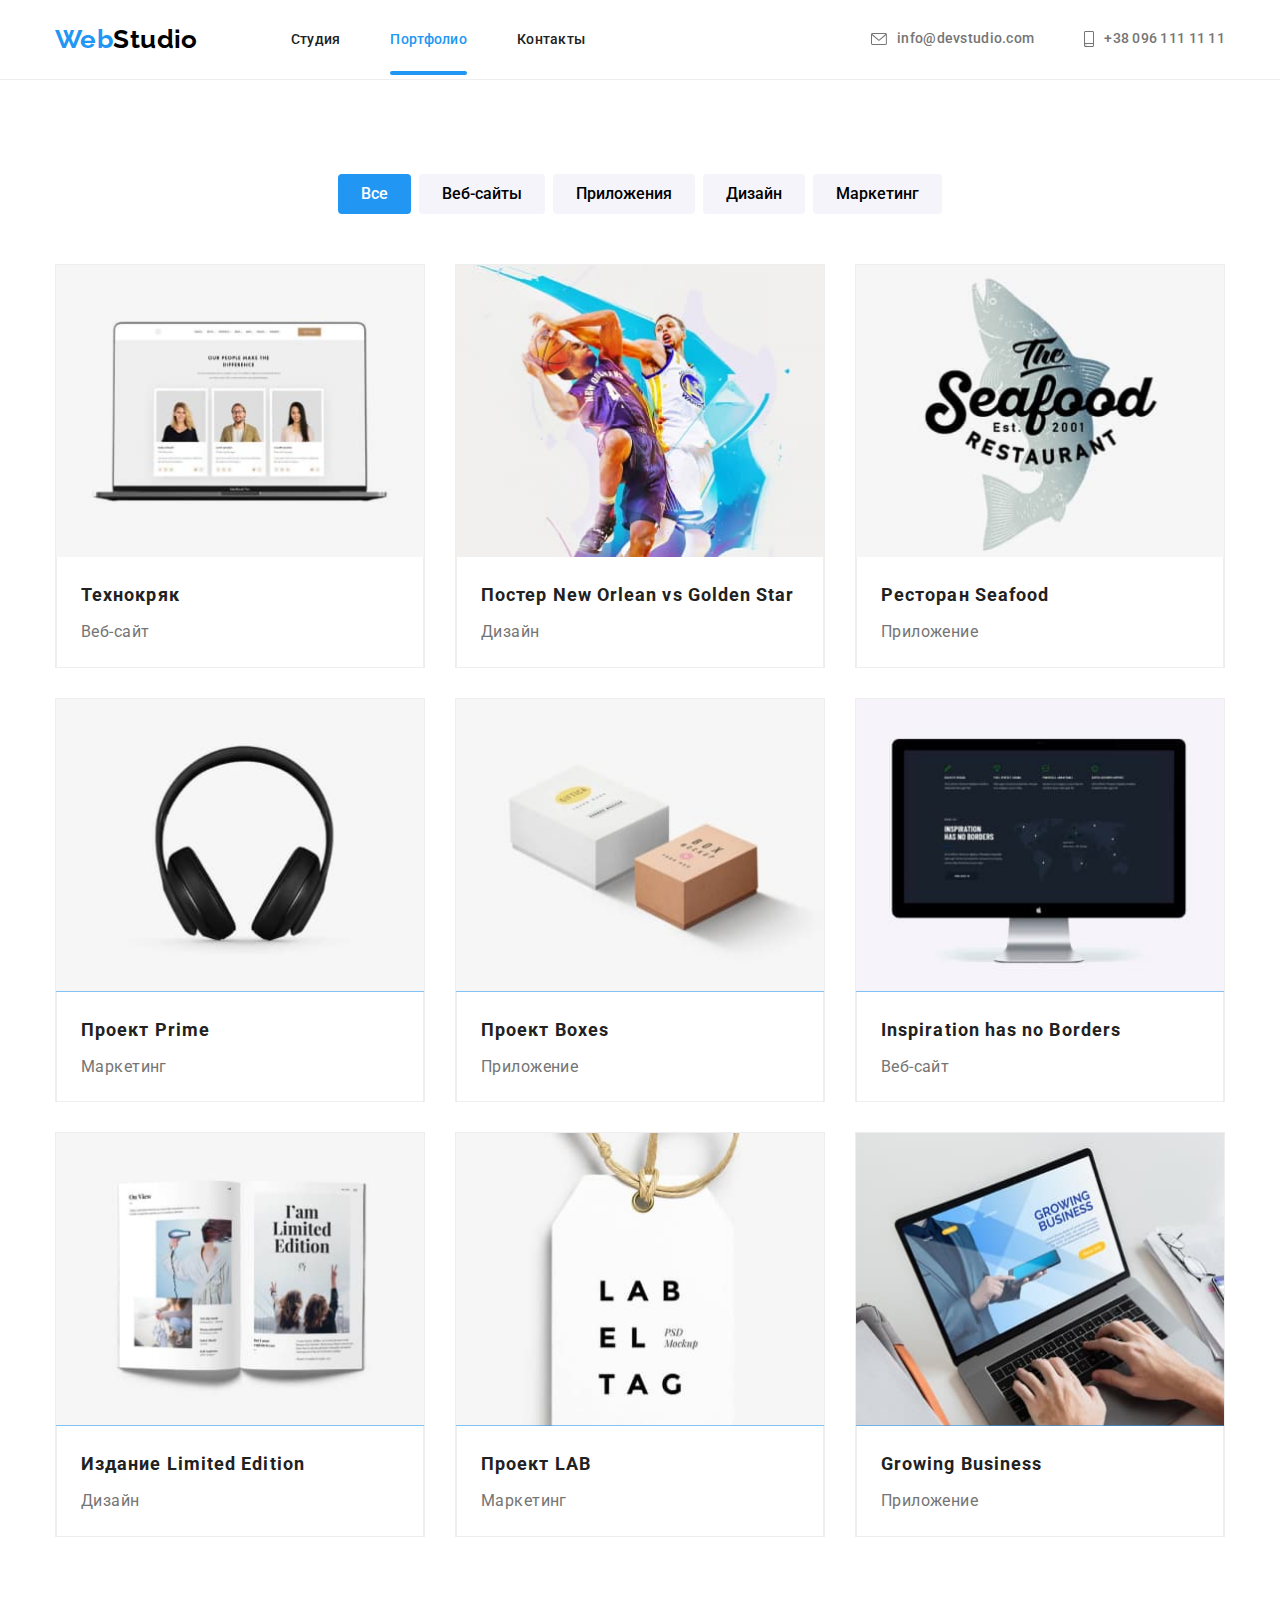
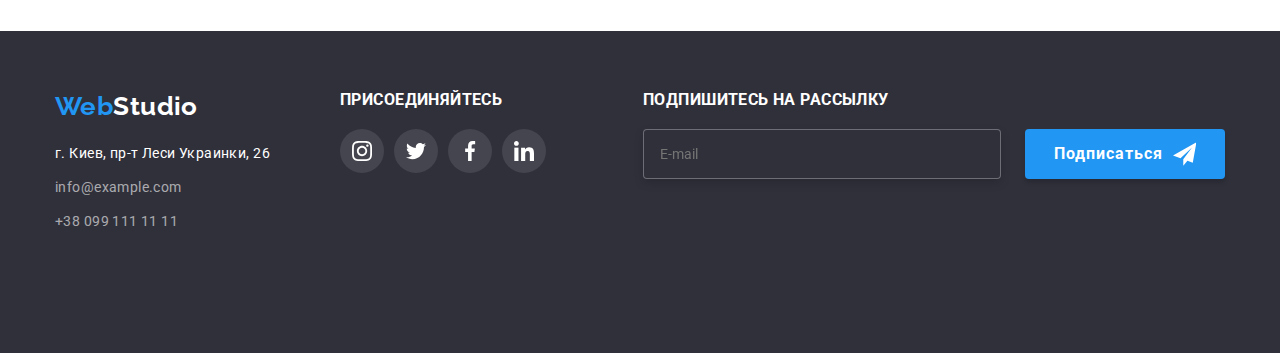
==== commit 10332a9e: "update index html +portfoli +sass" ====
--- a/portfolio.html
+++ b/portfolio.html
@@ -51,7 +51,7 @@
               </button>
               <ul class="mobile-nav">
                   <li class="mobile-nav-item">
-                      <a href="" class="mobile-nav-link current">Студія</a>
+                      <a href="./index.html" class="mobile-nav-link">Студія</a>
                   </li>
                   <li class="mobile-nav-item">
                       <a href="" class="mobile-nav-link current">Портфоліо</a>
@@ -62,7 +62,7 @@
               </ul>
               <ul class="mobile-contact">
                   <li class="mobile-contact-item">
-                      <a href="tel:+380961111111" class="mobile-contact-link blue phone-number">+38 096 111 11 11</a>
+                      <a href="tel:+380961111111" class="phone-number">+38 096 111 11 11</a>
                   </li>
                   <li class="mobile-contact-item">
                       <a href="mailto:info@devstudio.com" class="mobile-contact-link">info@devstudio.com</a>
--- a/css/main.min.css
+++ b/css/main.min.css
@@ -1 +1 @@
-:root{--primary-text-color: #2196F3;--title-text-color: #FFFFFF;--accent-color: #757575;--icon-color: #AFB1B8}.clients-link,.social-link-icon,.doing-thumb>.doing-title{display:flex;align-items:center}.visually-hidden{position:absolute;white-space:nowrap;width:1px;height:1px;overflow:hidden;border:0;padding:0;clip:rect(0 0 0 0);clip-path:inset(50%);margin:-1px}h1,h2,h3,h4,h5,h6,p{margin:0}ul{list-style:none;padding-left:0;margin:0}a{text-decoration:none;color:inherit}img{display:block;max-width:100%;height:auto}address{font-style:normal}button{cursor:pointer}body{font-family:"Roboto",sans-serif;letter-spacing:.03em;font-size:14px;color:#212121;background-color:var(--title-text-color)}.list{list-style:none;padding:0;margin:0}.link{text-decoration:none;padding:0;margin:0}.section{padding:94px 0}.container{padding-left:15px;padding-right:15px}@media screen and (min-width: 480px){.container{max-width:480px;margin-left:auto;margin-right:auto}}@media screen and (min-width: 768px){.container{max-width:768px}}@media screen and (min-width: 1200px){.container{max-width:1200px}}.backdrop{position:relative;position:fixed;top:0;left:0;width:100%;height:100%;background-color:rgba(0,0,0,.2)}.backdrop.is-hidden{opacity:0;visibility:hidden;pointer-events:none}.modal{position:absolute;top:50%;left:50%;transform:translate(-50%, -50%);width:528px;height:581px;background-color:var(--title-text-color);padding:40px}@media screen and (max-width: 439px){.modal{width:320px}}@media screen and (min-width: 1200px){.modal{width:528px}}.modal-close-btn{position:absolute;top:8px;right:8px;display:flex;justify-content:center;align-items:center;width:30px;height:30px;border-radius:50%;background-color:rgba(0,0,0,0);border:1px solid var(--accent-color);padding:0;transition:fill 250ms cubic-bezier(0.4, 0, 0.2, 1)}.modal-close-btn:hover,.modal-close-btn:focus{fill:var(--primary-text-color)}.modal-form-button{height:50px;align-self:center;padding:10px 32px;min-width:200px;color:var(--title-text-color);background-color:var(--primary-text-color);border-radius:4px;border:1px solid rgba(0,0,0,0)}.modal-form{display:flex;flex-direction:column}.modal-form-title{margin-bottom:12px;font-weight:700;text-align:center;font-size:20px;line-height:1.15}.modal-form-input{padding-left:42px;width:100%;height:40px;border:1px solid rgba(33,33,33,.2);border-radius:4px;font-weight:400;font-size:12px;line-height:1.16;letter-spacing:.01em;transition:border-color 250ms cubic-bezier(0.4, 0, 0.2, 1)}.modal-form-input:focus{border-color:var(--primary-text-color);outline:none}.modal-form-input:focus+.modal-form-input-icon{fill:var(--primary-text-color)}.modal-form-desc{display:block;margin-bottom:4px;font-weight:400;font-size:12px;line-height:1.16;letter-spacing:.01em;color:var(--accent-color)}.modal-form-field{margin-bottom:10px}.modal-form-field-comment{margin-bottom:20px}.modal-form-input-wrapper{position:relative;display:block}.modal-form-input-icon{position:absolute;top:50%;left:12px;transform:translateY(-50%);transition:fill 250ms cubic-bezier(0.4, 0, 0.2, 1)}.modal-form-comment{display:block;resize:none;width:100%;height:120px;padding:12px 16px;font-weight:400;font-size:12px;line-height:1.16;letter-spacing:.01em;border:1px solid rgba(33,33,33,.2);border-radius:4px;transition:border-color 250ms cubic-bezier(0.4, 0, 0.2, 1)}.modal-form-comment:focus{border-color:var(--primary-text-color);outline:none}.modal-form-comment::placeholder{color:rgba(117,117,117,.5)}.modal-form-check-desc{display:flex;align-items:center;justify-content:center;margin-bottom:30px;font-weight:400;line-height:1.71;cursor:pointer}.modal-form-check-desc::before{content:"";display:block;width:16px;height:15px;background-image:url(../images/checkbox/cube.svg);margin-right:7px}.modal-form-check:checked+.modal-form-check-desc::before{background-color:var(--primary-text-color);background-image:url(../images/checkbox/check.svg);background-repeat:no-repeat;background-position:center;border-radius:2px;transition:background-image 250ms cubic-bezier(0.4, 0, 0.2, 1)}.modal-form-check:focus+.modal-form-check-desc::before{outline:1px solid var(--primary-text-color)}.user-policy-link{color:var(--primary-text-color);border-bottom:1px solid var(--primary-text-color);display:inline-block;line-height:.85}.modal-form-button{height:50px;align-self:center;padding:10px 32px;min-width:200px;color:var(--title-text-color);background-color:var(--primary-text-color);border-radius:4px;border:1px solid rgba(0,0,0,0)}@media screen and (max-width: 767px){.mobile-menu{position:fixed;width:100%;height:100%;z-index:1000;top:0;left:0;background-color:#fff;opacity:0;visibility:hidden;pointer-events:none;transition:opacity 250ms linear,visibility 250ms linear}.mobile-menu.is-open{opacity:1;visibility:visible;pointer-events:auto}.mobile-menu__container{position:relative;padding-left:25px;padding-top:48px;padding-bottom:48px}.mobile-menu-close-btn{position:absolute;top:15px;right:15px;background-color:rgba(0,0,0,0);border:none;padding:0;line-height:0}.current{position:relative;color:var(--primary-text-color);padding-bottom:28px}.mobile-nav-link{font-size:40px;font-weight:500;line-height:1.175;letter-spacing:.02em;padding-top:32px;padding-bottom:32px;transition:color var(--transition-dur-and-func)}.mobile-nav-link.current{position:relative;color:var(--primary-text-color)}.mobile-nav-link.current,.mobile-nav-link:focus,.mobile-nav-link:hover,.mobile-nav-link .contact:focus,.mobile-nav-link .contact:hover{color:var(--primary-text-color)}.mobile-nav-item:not(:last-child){margin-bottom:32px}.phone-number{display:flex;align-items:center;font-size:25px;font-weight:500;line-height:1.6;letter-spacing:.02em;color:var(--primary-text-color);fill:var(--icon-color);transition:color var(--transition-dur-and-func),fill var(--transition-dur-and-func);margin-bottom:32px}.mobile-contact-link{display:flex;align-items:center;font-size:21px;font-weight:500;line-height:1.3333333333;letter-spacing:.02em;flex-wrap:wrap}.nav-contacts-icon{fill:currentColor;margin-right:10px}.mobile-nav{margin-bottom:302px}.mobile-contact{margin-bottom:64px}.mobile-media{display:flex;flex-wrap:wrap}.mobile-media-item{position:relative}.mobile-media-item:not(:last-child){margin-right:20px}.mobile-media-item:after{content:"";position:absolute;right:-10px;top:0;display:block;height:100%;width:1px;background-color:rgba(33,33,33,.2);left:0px}.mobile-media-link{font-size:18px;font-weight:500;line-height:1.22;letter-spacing:.02em;color:var(--primary-text-color)}}@media screen and (min-width: 768px){.mobile-menu{display:none}}@media screen and (max-width: 767px){.nav{display:none}.contact{display:none}.header{padding-top:16px;padding-bottom:16px}.main__nav{display:flex;align-items:center;justify-content:space-between}.mobile-menu-open{background-color:rgba(0,0,0,0);border:none;padding:0;line-height:0}.mobile-menu-open:hover .mobile-menu-open:focus{color:var(--primary-text-color)}}.logo{font-family:"Raleway",sans-serif;font-weight:700;font-size:26px;line-height:1.19;color:#000;margin-right:93px}.logo__color{color:var(--primary-text-color)}@media screen and (min-width: 768px){.mobile-menu-open{display:none}.header{border-bottom:1px solid #eee;padding:24px 0}.main__nav{display:flex;align-items:center}.navigation{display:flex;align-items:center}.nav{display:flex}.nav__item{margin-right:50px}.nav__item:last-child{margin-right:0}.nav__link{font-weight:500;line-height:1.14;letter-spacing:.02em;transition-property:color;transition-duration:250ms;transition-timing-function:cubic-bezier(0.4, 0, 0.2, 1)}.nav__link:hover,.nav__link:focus{color:var(--primary-text-color)}.current{position:relative;color:var(--primary-text-color);padding-bottom:28px}.current::after{content:"";position:absolute;left:0;bottom:0;display:block;width:100%;height:4px;border-radius:2px;background-color:var(--primary-text-color)}.contact{margin-top:0;margin-bottom:0;display:block;margin-left:auto}.contact__list{font-weight:500;line-height:1.14;letter-spacing:.02em;color:var(--accent-color);fill:var(--icon-color);display:flex;align-items:center;transition-property:color;transition-duration:250ms;transition-timing-function:cubic-bezier(0.4, 0, 0.2, 1)}.contact__list:last-child{padding-bottom:10px}.contact__list:hover,.contact__list:focus{color:var(--primary-text-color)}.contact__icon{margin-right:10px;fill:currentColor}.contact__icon:hover,.contact__icon:focus{fill:var(--primary-text-color)}}@media screen and (min-width: 1200px){.contact{margin-top:0;margin-bottom:0;display:flex;margin-left:auto}.contact,.contanct__item{margin-right:50px}.contact,.contanct__item:last-child{margin-right:0}}@media screen and (max-width: 767px){.main-section{padding:120px 0;background-color:#c4c4c4;text-align:center;margin-right:auto;margin-left:auto;background-repeat:no-repeat;background-image:linear-gradient(to right, rgba(47, 48, 58, 0.4), rgba(47, 48, 58, 0.4)),url(/images/phone/hero/hero-480/hero-480.jpg);background-position:center;background-size:cover}}@media screen and (max-width: 767px)and (min-device-pixel-ratio: 2),screen and (max-width: 767px)and (-webkit-min-device-pixel-ratio: 2),screen and (max-width: 767px)and (min-resolution: 192dpi),screen and (max-width: 767px)and (min-resolution: 2dppx){.main-section{background-image:linear-gradient(to right, rgba(47, 48, 58, 0.4), rgba(47, 48, 58, 0.4)),url(/images/phone/hero/hero-480/hero-480@2x.jpg)}}@media screen and (max-width: 767px){.main-section__item{margin-top:0;margin-bottom:30px;margin-left:auto;margin-right:auto;font-weight:900;font-size:26px;line-height:42px;text-align:center;letter-spacing:.06em;text-transform:uppercase;color:var(--title-text-color)}}@media screen and (min-width: 768px){.main-section{padding:118px 0;background-color:#c4c4c4;text-align:center;max-width:1199px;margin-right:auto;margin-left:auto;background-repeat:no-repeat;background-image:linear-gradient(to right, rgba(47, 48, 58, 0.4), rgba(47, 48, 58, 0.4)),url(/images/tablet/hero/hero-768.jpg);background-position:center;background-size:cover}}@media screen and (min-width: 768px)and (min-device-pixel-ratio: 2),screen and (min-width: 768px)and (-webkit-min-device-pixel-ratio: 2),screen and (min-width: 768px)and (min-resolution: 192dpi),screen and (min-width: 768px)and (min-resolution: 2dppx){.main-section{background-image:linear-gradient(to right, rgba(47, 48, 58, 0.4), rgba(47, 48, 58, 0.4)),url(/images/tablet/hero/hero-768@2x.jpg)}}@media screen and (min-width: 768px){.main-section__item{margin-top:0;margin-bottom:30px;margin-left:auto;margin-right:auto;width:360px;font-weight:900;font-size:26px;line-height:42px;text-align:center;letter-spacing:.06em;text-transform:uppercase;color:var(--title-text-color)}}@media screen and (min-width: 1200px){.main-section{padding:200px 0;background-color:#c4c4c4;text-align:center;max-width:1600px;margin-right:auto;margin-left:auto;background-repeat:no-repeat;background-image:linear-gradient(to right, rgba(47, 48, 58, 0.4), rgba(47, 48, 58, 0.4)),url(../images/desctop/hero/hero-1600.jpg);background-position:center;background-size:cover}}@media screen and (min-width: 1200px)and (min-device-pixel-ratio: 2),screen and (min-width: 1200px)and (-webkit-min-device-pixel-ratio: 2),screen and (min-width: 1200px)and (min-resolution: 192dpi),screen and (min-width: 1200px)and (min-resolution: 2dppx){.main-section{background-image:linear-gradient(to right, rgba(47, 48, 58, 0.4), rgba(47, 48, 58, 0.4)),url(../images/desctop/hero/hero-1600@2x.jpg)}}@media screen and (min-width: 1200px){.main-section__item{margin-top:0;margin-bottom:30px;margin-left:auto;margin-right:auto;width:696px;font-weight:900;font-size:44px;line-height:60px;text-align:center;letter-spacing:.06em;text-transform:uppercase;color:var(--title-text-color)}}.button{display:inline-block;border-radius:4px;border:1px solid rgba(0,0,0,0);padding:10px 32px;min-width:200;height:50;font-weight:700;font-size:16px;line-height:1.87;align-items:center;letter-spacing:.06em;color:var(--title-text-color);background-color:var(--primary-text-color);transition-property:background-color;transition-duration:250ms;transition-timing-function:cubic-bezier(0.4, 0, 0.2, 1)}.button:hover,.button:focus{background-color:#188ce8}@media screen and (max-width: 767px){.menu-adv{flex-wrap:wrap;gap:30px}.menu-adv__list{font-weight:700;line-height:16px;text-transform:uppercase;color:var(--accent-color);margin-bottom:10px;text-align:center}.describing-text{font-weight:400;line-height:24px;flex-wrap:wrap;height:70px}.menu-adv__icon{flex-wrap:wrap;display:flex;justify-content:center;align-items:center;height:120px;margin-bottom:30px;background-color:#f5f4fa}.menu-adv__icon-item{display:flex;flex-wrap:wrap;width:70px;height:70px}.menu-adv__item{width:100%}}@media screen and (min-width: 768px){.menu-adv{display:flex;flex-wrap:wrap;gap:30px}.menu-adv__list{font-weight:700;line-height:16px;text-transform:uppercase;color:var(--accent-color);margin-bottom:10px}.describing-text{font-weight:400;line-height:24px;flex-wrap:wrap;width:270px;height:70px}.menu-adv__icon{flex-wrap:wrap;height:120px;display:flex;justify-content:center;align-items:center;margin-bottom:30px;background-color:#f5f4fa}.menu-adv__icon-item{display:flex;flex-wrap:wrap;width:70px;height:70px}.menu-adv__item{flex-basis:calc((100% - 30px)/2)}}@media screen and (min-width: 1200px){.menu-adv{display:flex;flex-wrap:wrap;gap:30px}.menu-adv__list{font-weight:700;line-height:16px;text-transform:uppercase;color:var(--accent-color);margin-bottom:10px}.describing-text{font-weight:400;line-height:24px;flex-wrap:wrap;width:270px;height:70px}.menu-adv__icon{flex-wrap:wrap;display:flex;justify-content:center;align-items:center;height:120px;margin-bottom:30px;background-color:#f5f4fa}.menu-adv__icon-item{display:flex;flex-wrap:wrap;width:70px;height:70px}.menu-adv__item{flex-basis:calc((100% - 30px)/5)}}@media screen and (max-width: 767px){.section-d{display:none}}@media screen and (max-width: 1199px){.section-d{display:none}}.section-d{padding-top:0}.section-list{display:flex}.section-title{margin-top:0;margin-bottom:50px;font-size:36px;line-height:1.16;text-align:center}.section-foto{padding-right:30px}.doing-thumb{position:relative}.doing-thumb>.doing-title{position:absolute;bottom:0;left:0;justify-content:center;width:100%;height:70px;font-weight:700;line-height:1.14;text-transform:uppercase;color:var(--title-text-color);background-color:rgba(47,48,58,.8)}.section-foto:last-child{padding-right:0}.section-c{background-color:#f5f4fa}.team-list{display:flex}@media screen and (max-width: 767px){.team-list{justify-content:center;flex-wrap:wrap}}@media screen and (max-width: 1199px){.team-list{gap:30px;flex-wrap:wrap}}.team-item{text-align:center;background:var(--title-text-color);box-shadow:0px 1px 3px rgba(0,0,0,.12),0px 1px 1px rgba(0,0,0,.14),0px 2px 1px rgba(0,0,0,.2);border-radius:0px 0px 4px 4px}@media screen and (max-width: 767px){.team-item:not(:last-child){margin-bottom:30px}}@media screen and (max-width: 767px){.team-item{max-width:450px}}@media screen and (min-width: 1200px){.team-item{margin-right:35px}.team-item:last-child{margin-right:0px}}@media screen and (min-width: 768px)and (max-width: 1199px){.team-item{width:calc((100% - 30px)/2)}}@media screen and (min-width: 1200px){.team-item{width:calc((100% - 90px)/4)}}.team-name{padding-top:30px;margin-bottom:4px;font-style:normal;font-weight:500;font-size:16px;line-height:1.18}.team-position{padding-top:0;padding-bottom:16px;font-weight:400;line-height:1.71;color:var(--accent-color)}.social_list-icon{display:flex;gap:10px;justify-content:center;margin:0px;padding-bottom:30px}.social_item-icon{display:flex;justify-content:center}.social-link-icon{width:44px;height:44px;border-radius:50%;justify-content:center;fill:var(--icon-color);transition-property:fill,background-color;transition-duration:250ms;transition-timing-function:cubic-bezier(0.4, 0, 0.2, 1)}.social-link-icon:hover,.social-link-icon:focus{fill:var(--title-text-color);background:var(--primary-text-color)}.client-list{display:flex;gap:30px}@media screen and (max-width: 1199px){.client-list{flex-wrap:wrap;justify-content:center}}.clients-list-item{width:210px;height:92px}@media screen and (max-width: 767px){.clients-list-item{width:calc((100% - 30px)/2)}}@media screen and (min-width: 768px){.clients-list-item{width:calc((100% - 60px)/3)}}@media screen and (min-width: 1200px){.clients-list-item{width:170px}}.clients-link{flex-wrap:wrap;height:92px;border:1px solid var(--icon-color);border-radius:4px;justify-content:center;fill:var(--icon-color);transition-property:fill,border;transition-duration:250ms;transition-timing-function:cubic-bezier(0.4, 0, 0.2, 1)}.clients-link:hover,.clients-link:focus{fill:var(--primary-text-color);border:1px solid var(--primary-text-color)}@media screen and (max-width: 1199px){.div-footer{display:flex;flex-direction:column;text-align:center}}@media screen and (min-width: 1200px){.div-footer{display:flex;justify-content:space-between}}.footer{background-color:#2f303a;padding:60px 0}@media screen and (min-width: 768px)and (max-width: 1199px){.footer-wrapper{display:flex;justify-content:space-around;margin-bottom:60px}}@media screen and (min-width: 1200px){.footer-wrapper{display:flex;justify-content:space-between}}@media screen and (max-width: 767px){.address-wrapper{margin-bottom:60px}}.logo-footer{display:block;margin-bottom:20px;font-family:"Raleway",sans-serif;font-weight:700;font-size:26px;line-height:1.19;color:var(--title-text-color)}.logo-footer-color{color:var(--primary-text-color)}.contact-us-item{font-style:normal;font-weight:400;line-height:1.71;color:var(--title-text-color);transition-property:color;transition-duration:250ms;transition-timing-function:cubic-bezier(0.4, 0, 0.2, 1)}.contact-us-list{margin-bottom:10px}.contact-us-list:last-child{margin-bottom:0}.dark{color:rgba(255,255,255,.6)}.dark:hover,.dark:focus{color:var(--primary-text-color)}@media screen and (max-width: 767px){.join-social{margin-bottom:60px}}@media screen and (min-width: 1200px){.join-social{margin-left:70px}}@media screen and (max-width: 1199px){.footer-title{display:flex;justify-content:center;align-items:center}}.social-title{display:flex;margin-bottom:20px;line-height:1.14;text-transform:uppercase;color:var(--title-text-color)}.social_list{display:flex;align-items:center;flex-wrap:wrap;justify-content:center;gap:10px}.social-list-item{display:flex;flex-wrap:wrap;width:44px;height:44px;border-radius:50%;background:#44454e}.social-link{display:flex;align-items:center;justify-content:center;width:44px;height:44px;border-radius:50%;background-color:#44454e;transition-property:background-color;transition-duration:250ms;transition-timing-function:cubic-bezier(0.4, 0, 0.2, 1)}.social-link:hover,.social-link:focus{background:var(--primary-text-color)}@media screen and (max-width: 767px)and (min-width: 1199px){.footer-subscribe{display:flex;flex-direction:column;align-items:center}}@media screen and (max-width: 1199px){.footer-form{display:flex;flex-direction:column;align-items:center}}@media screen and (min-width: 1200px){.footer-form{display:flex;justify-content:center;align-items:center}}.footer-form-input{max-width:450px;height:50px;border:1px solid rgba(255,255,255,.3);filter:drop-shadow(0px 4px 4px rgba(0, 0, 0, 0.15));border-radius:4px;color:var(--title-text-color);background-color:#2f303a;transition:border-color 250ms cubic-bezier(0.4, 0, 0.2, 1);padding-left:16px}.footer-form-input:focus{outline:none;border-color:var(--primary-text-color);transition:border-color 250ms cubic-bezier(0.4, 0, 0.2, 1)}@media screen and (max-width: 1199px){.footer-form-input{width:100%}}@media screen and (max-width: 1199px){.footer-form-input{margin-bottom:20px}}@media screen and (min-width: 1200px){.footer-form-input{margin-right:12px;width:358px;height:50px}}.footer-button-form{display:flex;align-items:center;justify-content:center;font-weight:700;font-size:16px;line-height:1.87;letter-spacing:.06em;color:var(--title-text-color);background-color:var(--primary-text-color);width:200px;height:50px;padding:10px 28px;box-shadow:0px 4px 4px rgba(0,0,0,.15);border-radius:4px;margin-left:12px;border:1px solid rgba(0,0,0,0)}.footer-form-icon{display:flex;align-items:center;justify-content:center;margin-left:10px;width:24px;height:24px;fill:var(--title-text-color)}.button-link{display:inline-block;border:1px solid rgba(0,0,0,0);border-radius:4px;padding:6px 22px;min-width:130;height:40;font-weight:500;font-size:16px;line-height:1.62;text-align:center;background:#f5f4fa;border-radius:4px}.button-link:hover,.button-link:focus{color:var(--title-text-color);background-color:var(--primary-text-color);box-shadow:0px 3px 1px rgba(0,0,0,.1),0px 1px 2px rgba(0,0,0,.08),0px 2px 2px rgba(0,0,0,.12);border-radius:4px}.section-but{display:flex}@media screen and (max-width: 767px){.section-but{margin-bottom:40px;flex-wrap:wrap}}@media screen and (min-width: 768px)and (max-width: 1199px){.section-but{margin-bottom:30px;justify-content:center}}@media screen and (min-width: 1200px){.section-but{margin-bottom:50px;justify-content:center}}.site-button{margin-right:8px;align-content:center}.site-button:last-child{margin-right:0}@media screen and (max-width: 767px){.site-button:nth-child(-n+3){margin-bottom:15px}}.button-c{background-color:var(--primary-text-color);color:var(--title-text-color)}@media screen and (min-width: 768px){.site{display:flex;flex-wrap:wrap;gap:30px}}.site-item{background-color:var(--title-text-color);border:1px solid #eee}.site-item:nth-child(3n){margin-right:0}.site-item:nth-last-child(-n+3){margin-bottom:0}@media screen and (max-width: 767px){.site-item{margin-bottom:30px;max-width:450px}}@media screen and (min-width: 768px)and (max-width: 1199px){.site-item{width:calc((100% - 30px)/2)}}@media screen and (min-width: 1200px){.site-item{width:calc((100% - 60px)/3)}}.site-link{display:block;transition-property:box-shadow;transition-duration:250ms;transition-timing-function:cubic-bezier(0.4, 0, 0.2, 1)}.site-link:hover,.site-link:focus{background:var(--title-text-color);box-shadow:0px 1px 3px rgba(0,0,0,.12),0px 1px 1px rgba(0,0,0,.14),0px 2px 1px rgba(0,0,0,.2);border-radius:0px 0px 4px 4px}.site-link:hover .projects-label,.site-link:focus .projects-label{transform:translate(0, 0)}.projects-thumb{position:relative;overflow:hidden}.projects-label{position:absolute;top:0;left:0;padding:63px 24px;transform:translate(0, 100%);transition:transform 500ms linear;font-weight:400;font-size:18px;line-height:1.56;color:var(--title-text-color);width:100%;height:100%;background-color:rgba(33,150,243,.9);transition:transform 250ms cubic-bezier(0.4, 0, 0.2, 1)}.img-link{width:370;height:110px}.site-content{margin-bottom:0;margin-top:0;padding:20px 24px;border-bottom:1px solid #eee;border-left:1px solid #eee;border-right:1px solid #eee}.site-list{font-size:18px;line-height:2;letter-spacing:.06em;color:#212121;margin-bottom:4px}.site-text{font-weight:400;font-size:16px;line-height:1.87;color:var(--accent-color)}/*# sourceMappingURL=main.min.css.map */+:root{--primary-text-color: #2196F3;--title-text-color: #FFFFFF;--accent-color: #757575;--icon-color: #AFB1B8}.clients-link,.social-link-icon,.doing-thumb>.doing-title{display:flex;align-items:center}.visually-hidden{position:absolute;white-space:nowrap;width:1px;height:1px;overflow:hidden;border:0;padding:0;clip:rect(0 0 0 0);clip-path:inset(50%);margin:-1px}h1,h2,h3,h4,h5,h6,p{margin:0}ul{list-style:none;padding-left:0;margin:0}a{text-decoration:none;color:inherit}img{display:block;max-width:100%;height:auto}address{font-style:normal}button{cursor:pointer}body{font-family:"Roboto",sans-serif;letter-spacing:.03em;font-size:14px;color:#212121;background-color:var(--title-text-color)}.list{list-style:none;padding:0;margin:0}.link{text-decoration:none;padding:0;margin:0}.section{padding:94px 0}.container{padding-left:15px;padding-right:15px}@media screen and (min-width: 480px){.container{max-width:480px;margin-left:auto;margin-right:auto}}@media screen and (min-width: 768px){.container{max-width:768px}}@media screen and (min-width: 1200px){.container{max-width:1200px}}.backdrop{position:relative;position:fixed;top:0;left:0;width:100%;height:100%;background-color:rgba(0,0,0,.2)}.backdrop.is-hidden{opacity:0;visibility:hidden;pointer-events:none}.modal{position:absolute;top:50%;left:50%;transform:translate(-50%, -50%);width:528px;height:581px;background-color:var(--title-text-color);padding:40px}@media screen and (max-width: 439px){.modal{width:320px}}@media screen and (max-width: 1199px){.modal{width:450px}}.modal-close-btn{position:absolute;top:8px;right:8px;display:flex;justify-content:center;align-items:center;width:30px;height:30px;border-radius:50%;background-color:rgba(0,0,0,0);border:1px solid var(--accent-color);padding:0;transition:fill 250ms cubic-bezier(0.4, 0, 0.2, 1)}.modal-close-btn:hover,.modal-close-btn:focus{fill:var(--primary-text-color)}.modal-form-button{height:50px;align-self:center;padding:10px 32px;min-width:200px;color:var(--title-text-color);background-color:var(--primary-text-color);border-radius:4px;border:1px solid rgba(0,0,0,0)}.modal-form{display:flex;flex-direction:column}.modal-form-title{margin-bottom:12px;font-weight:700;text-align:center;font-size:20px;line-height:1.15}.modal-form-input{padding-left:42px;width:100%;height:40px;border:1px solid rgba(33,33,33,.2);border-radius:4px;font-weight:400;font-size:12px;line-height:1.16;letter-spacing:.01em;transition:border-color 250ms cubic-bezier(0.4, 0, 0.2, 1)}.modal-form-input:focus{border-color:var(--primary-text-color);outline:none}.modal-form-input:focus+.modal-form-input-icon{fill:var(--primary-text-color)}.modal-form-desc{display:block;margin-bottom:4px;font-weight:400;font-size:12px;line-height:1.16;letter-spacing:.01em;color:var(--accent-color)}.modal-form-field{margin-bottom:10px}.modal-form-field-comment{margin-bottom:20px}.modal-form-input-wrapper{position:relative;display:block}.modal-form-input-icon{position:absolute;top:50%;left:12px;transform:translateY(-50%);transition:fill 250ms cubic-bezier(0.4, 0, 0.2, 1)}.modal-form-comment{display:block;resize:none;width:100%;height:120px;padding:12px 16px;font-weight:400;font-size:12px;line-height:1.16;letter-spacing:.01em;border:1px solid rgba(33,33,33,.2);border-radius:4px;transition:border-color 250ms cubic-bezier(0.4, 0, 0.2, 1)}.modal-form-comment:focus{border-color:var(--primary-text-color);outline:none}.modal-form-comment::placeholder{color:rgba(117,117,117,.5)}.modal-form-check-desc{display:flex;align-items:center;justify-content:center;margin-bottom:30px;font-weight:400;font-size:9px;line-height:1.16;cursor:pointer;color:var(--accent-color)}@media screen and (max-wigth: 1199px){.modal-form-check-desc{font-size:12px;line-height:1.16}}@media screen and (min-width: 1200px){.modal-form-check-desc{font-size:14px;line-height:1.7}}.modal-form-check-desc::before{content:"";display:block;width:16px;height:15px;background-image:url(../images/checkbox/cube.svg);margin-right:7px;padding-right:10px}.modal-form-check:checked+.modal-form-check-desc::before{background-color:var(--primary-text-color);background-image:url(../images/checkbox/check.svg);background-repeat:no-repeat;background-position:center;border-radius:2px;transition:background-image 250ms cubic-bezier(0.4, 0, 0.2, 1)}.modal-form-check:focus+.modal-form-check-desc::before{outline:1px solid var(--primary-text-color)}.user-policy-link{color:var(--primary-text-color);border-bottom:1px solid var(--primary-text-color);display:inline-block;line-height:.85}.modal-form-button{height:50px;align-self:center;padding:10px 32px;min-width:200px;color:var(--title-text-color);background-color:var(--primary-text-color);border-radius:4px;border:1px solid rgba(0,0,0,0)}@media screen and (max-width: 767px){.mobile-menu{position:fixed;width:100%;height:100%;z-index:1000;top:0;left:0;background-color:#fff;opacity:0;visibility:hidden;pointer-events:none;transition:opacity 250ms linear,visibility 250ms linear}.mobile-menu.is-open{opacity:1;visibility:visible;pointer-events:auto}.mobile-menu__container{position:relative;padding-left:25px;padding-top:48px;padding-bottom:48px}.mobile-menu-close-btn{position:absolute;top:15px;right:15px;background-color:rgba(0,0,0,0);border:none;padding:0;line-height:0}.current{position:relative;color:var(--primary-text-color);padding-bottom:28px}.mobile-nav-link{font-size:40px;font-weight:500;line-height:1.175;letter-spacing:.02em;padding-top:32px;padding-bottom:32px;transition:color var(--transition-dur-and-func)}.mobile-nav-link.current{position:relative;color:var(--primary-text-color)}.mobile-nav-link.current,.mobile-nav-link:focus,.mobile-nav-link:hover,.mobile-nav-link .contact:focus,.mobile-nav-link .contact:hover{color:var(--primary-text-color)}.mobile-nav-item:not(:last-child){margin-bottom:32px}.phone-number{display:flex;align-items:center;font-size:25px;font-weight:500;line-height:1.6;letter-spacing:.02em;color:var(--primary-text-color);fill:var(--icon-color);transition:color var(--transition-dur-and-func),fill var(--transition-dur-and-func);margin-bottom:32px}.mobile-contact-link{display:flex;align-items:center;font-size:21px;font-weight:500;line-height:1.3333333333;letter-spacing:.02em;flex-wrap:wrap}.nav-contacts-icon{fill:currentColor;margin-right:10px}.mobile-nav{margin-bottom:302px}.mobile-contact{margin-bottom:64px}.mobile-media{display:flex;flex-wrap:wrap}.mobile-media-item{position:relative}.mobile-media-item:not(:last-child){margin-right:20px}.mobile-media-item:after{content:"";position:absolute;right:-10px;top:0;display:block;height:100%;width:1px;background-color:rgba(33,33,33,.2)}.mobile-media-link{font-size:18px;font-weight:500;line-height:1.22;letter-spacing:.02em;color:var(--primary-text-color)}}@media screen and (min-width: 768px){.mobile-menu{display:none}}@media screen and (max-width: 767px){.nav{display:none}.contact{display:none}.header{padding-top:16px;padding-bottom:16px}.main__nav{display:flex;align-items:center;justify-content:space-between}.mobile-menu-open{background-color:rgba(0,0,0,0);border:none;padding:0;line-height:0}.mobile-menu-open:hover .mobile-menu-open:focus{color:var(--primary-text-color)}}.logo{font-family:"Raleway",sans-serif;font-weight:700;font-size:26px;line-height:1.19;color:#000;margin-right:93px}.logo__color{color:var(--primary-text-color)}@media screen and (max-width: 1199px){.phone__number{margin-top:10px}}@media screen and (min-width: 768px){.mobile-menu-open{display:none}.header{border-bottom:1px solid #eee;padding:24px 0}.main__nav{display:flex;align-items:center}.navigation{display:flex;align-items:center}.nav{display:flex}.nav__item{margin-right:50px}.nav__item:last-child{margin-right:0}.nav__link{font-weight:500;line-height:1.14;letter-spacing:.02em;transition-property:color;transition-duration:250ms;transition-timing-function:cubic-bezier(0.4, 0, 0.2, 1)}.nav__link:hover,.nav__link:focus{color:var(--primary-text-color)}.current{position:relative;color:var(--primary-text-color);padding-bottom:28px}.current::after{content:"";position:absolute;left:0;bottom:0;display:block;width:100%;height:4px;border-radius:2px;background-color:var(--primary-text-color)}.contact{margin-top:0;margin-bottom:0;display:block;margin-left:auto}.contact__list{font-weight:500;line-height:1.14;letter-spacing:.02em;color:var(--accent-color);fill:var(--icon-color);display:flex;align-items:center;transition-property:color;transition-duration:250ms;transition-timing-function:cubic-bezier(0.4, 0, 0.2, 1)}.contact__list:hover,.contact__list:focus{color:var(--primary-text-color)}.contact__icon{margin-right:10px;fill:currentColor}.contact__icon:hover,.contact__icon:focus{fill:var(--primary-text-color)}}@media screen and (min-width: 1200px){.contact{margin-top:0;margin-bottom:0;display:flex;margin-left:auto}.contact,.contanct__item{margin-right:50px}.contact,.contanct__item:last-child{margin-right:0}}@media screen and (max-width: 767px){.main-section{padding:120px 0;background-color:#c4c4c4;text-align:center;margin-right:auto;margin-left:auto;background-repeat:no-repeat;background-image:linear-gradient(to right, rgba(47, 48, 58, 0.4), rgba(47, 48, 58, 0.4)),url(../images/phone/hero/hero-480/hero-480.jpg);background-position:center;background-size:cover}}@media screen and (max-width: 767px)and (min-device-pixel-ratio: 2),screen and (max-width: 767px)and (-webkit-min-device-pixel-ratio: 2),screen and (max-width: 767px)and (min-resolution: 192dpi),screen and (max-width: 767px)and (min-resolution: 2dppx){.main-section{background-image:linear-gradient(to right, rgba(47, 48, 58, 0.4), rgba(47, 48, 58, 0.4)),url(../images/phone/hero/hero-480/hero-480@2x.jpg)}}@media screen and (max-width: 767px){.main-section__item{margin-top:0;margin-bottom:30px;margin-left:auto;margin-right:auto;font-weight:900;font-size:26px;line-height:42px;text-align:center;letter-spacing:.06em;text-transform:uppercase;color:var(--title-text-color)}}@media screen and (min-width: 768px){.main-section{padding:118px 0;background-color:#c4c4c4;text-align:center;max-width:1199px;margin-right:auto;margin-left:auto;background-repeat:no-repeat;background-image:linear-gradient(to right, rgba(47, 48, 58, 0.4), rgba(47, 48, 58, 0.4)),url(../images/tablet/hero/hero-768.jpg);background-position:center;background-size:cover}}@media screen and (min-width: 768px)and (min-device-pixel-ratio: 2),screen and (min-width: 768px)and (-webkit-min-device-pixel-ratio: 2),screen and (min-width: 768px)and (min-resolution: 192dpi),screen and (min-width: 768px)and (min-resolution: 2dppx){.main-section{background-image:linear-gradient(to right, rgba(47, 48, 58, 0.4), rgba(47, 48, 58, 0.4)),url(../images/tablet/hero/hero-768@2x.jpg)}}@media screen and (min-width: 768px){.main-section__item{margin-top:0;margin-bottom:30px;margin-left:auto;margin-right:auto;width:360px;font-weight:900;font-size:26px;line-height:42px;text-align:center;letter-spacing:.06em;text-transform:uppercase;color:var(--title-text-color)}}@media screen and (min-width: 1200px){.main-section{padding:200px 0;background-color:#c4c4c4;text-align:center;max-width:1600px;margin-right:auto;margin-left:auto;background-repeat:no-repeat;background-image:linear-gradient(to right, rgba(47, 48, 58, 0.4), rgba(47, 48, 58, 0.4)),url(../images/desctop/hero/hero-1600.jpg);background-position:center;background-size:cover}}@media screen and (min-width: 1200px)and (min-device-pixel-ratio: 2),screen and (min-width: 1200px)and (-webkit-min-device-pixel-ratio: 2),screen and (min-width: 1200px)and (min-resolution: 192dpi),screen and (min-width: 1200px)and (min-resolution: 2dppx){.main-section{background-image:linear-gradient(to right, rgba(47, 48, 58, 0.4), rgba(47, 48, 58, 0.4)),url(../images/desctop/hero/hero-1600@2x.jpg)}}@media screen and (min-width: 1200px){.main-section__item{margin-top:0;margin-bottom:30px;margin-left:auto;margin-right:auto;width:696px;font-weight:900;font-size:44px;line-height:60px;text-align:center;letter-spacing:.06em;text-transform:uppercase;color:var(--title-text-color)}}.button{display:inline-block;border-radius:4px;border:1px solid rgba(0,0,0,0);padding:10px 32px;min-width:200;height:50;font-weight:700;font-size:16px;line-height:1.87;align-items:center;letter-spacing:.06em;color:var(--title-text-color);background-color:var(--primary-text-color);transition-property:background-color;transition-duration:250ms;transition-timing-function:cubic-bezier(0.4, 0, 0.2, 1)}.button:hover,.button:focus{background-color:#188ce8}@media screen and (max-width: 767px){.menu-adv{flex-wrap:wrap;gap:30px}.menu-adv__list{font-weight:700;line-height:16px;text-transform:uppercase;color:var(--accent-color);margin-bottom:10px;text-align:center}.describing-text{font-weight:400;line-height:24px;flex-wrap:wrap;height:70px}.menu-adv__icon{flex-wrap:wrap;display:flex;justify-content:center;align-items:center;height:120px;margin-bottom:30px;background-color:#f5f4fa}.menu-adv__icon-item{display:flex;flex-wrap:wrap;width:70px;height:70px}.menu-adv__item{width:100%}}@media screen and (min-width: 768px){.menu-adv{display:flex;flex-wrap:wrap;gap:30px}.menu-adv__list{font-weight:700;line-height:16px;text-transform:uppercase;color:var(--accent-color);margin-bottom:10px}.describing-text{font-weight:400;line-height:24px;flex-wrap:wrap;width:270px;height:70px}.menu-adv__icon{flex-wrap:wrap;height:120px;display:flex;justify-content:center;align-items:center;margin-bottom:30px;background-color:#f5f4fa}.menu-adv__icon-item{display:flex;flex-wrap:wrap;width:70px;height:70px}.menu-adv__item{flex-basis:calc((100% - 30px)/2)}}@media screen and (min-width: 1200px){.menu-adv{display:flex;flex-wrap:wrap;gap:30px}.menu-adv__list{font-weight:700;line-height:16px;text-transform:uppercase;color:var(--accent-color);margin-bottom:10px}.describing-text{font-weight:400;line-height:24px;flex-wrap:wrap;width:270px;height:70px}.menu-adv__icon{flex-wrap:wrap;display:flex;justify-content:center;align-items:center;height:120px;margin-bottom:30px;background-color:#f5f4fa}.menu-adv__icon-item{display:flex;flex-wrap:wrap;width:70px;height:70px}.menu-adv__item{flex-basis:calc((100% - 30px)/5)}}@media screen and (max-width: 767px){.section-d{display:none}}@media screen and (max-width: 1199px){.section-d{display:none}}.section-d{padding-top:0}.section-list{display:flex}.section-title{margin-top:0;margin-bottom:50px;font-size:36px;line-height:1.16;text-align:center}.section-foto{padding-right:30px}.doing-thumb{position:relative}.doing-thumb>.doing-title{position:absolute;bottom:0;left:0;justify-content:center;width:100%;height:70px;font-weight:700;line-height:1.14;text-transform:uppercase;color:var(--title-text-color);background-color:rgba(47,48,58,.8)}.section-foto:last-child{padding-right:0}.section-c{background-color:#f5f4fa}.team-list{display:flex}@media screen and (max-width: 767px){.team-list{justify-content:center;flex-wrap:wrap}}@media screen and (max-width: 1199px){.team-list{gap:30px;flex-wrap:wrap}}.team-item{text-align:center;background:var(--title-text-color);box-shadow:0px 1px 3px rgba(0,0,0,.12),0px 1px 1px rgba(0,0,0,.14),0px 2px 1px rgba(0,0,0,.2);border-radius:0px 0px 4px 4px}@media screen and (max-width: 767px){.team-item:not(:last-child){margin-bottom:30px}}@media screen and (max-width: 767px){.team-item{max-width:450px}}@media screen and (min-width: 1200px){.team-item{margin-right:35px}.team-item:last-child{margin-right:0px}}@media screen and (min-width: 768px)and (max-width: 1199px){.team-item{width:calc((100% - 30px)/2)}}@media screen and (min-width: 1200px){.team-item{width:calc((100% - 90px)/4)}}.team-name{padding-top:30px;margin-bottom:4px;font-style:normal;font-weight:500;font-size:16px;line-height:1.18}.team-position{padding-top:0;padding-bottom:16px;font-weight:400;line-height:1.71;color:var(--accent-color)}.social_list-icon{display:flex;gap:10px;justify-content:center;margin:0px;padding-bottom:30px}.social_item-icon{display:flex;justify-content:center}.social-link-icon{width:44px;height:44px;border-radius:50%;justify-content:center;fill:var(--icon-color);transition-property:fill,background-color;transition-duration:250ms;transition-timing-function:cubic-bezier(0.4, 0, 0.2, 1)}.social-link-icon:hover,.social-link-icon:focus{fill:var(--title-text-color);background:var(--primary-text-color)}.client-list{display:flex;gap:30px}@media screen and (max-width: 1199px){.client-list{flex-wrap:wrap;justify-content:center}}.clients-list-item{width:210px;height:92px}@media screen and (max-width: 767px){.clients-list-item{width:calc((100% - 30px)/2)}}@media screen and (min-width: 768px){.clients-list-item{width:calc((100% - 60px)/3)}}@media screen and (min-width: 1200px){.clients-list-item{width:170px}}.clients-link{flex-wrap:wrap;height:92px;border:1px solid var(--icon-color);border-radius:4px;justify-content:center;fill:var(--icon-color);transition-property:fill,border;transition-duration:250ms;transition-timing-function:cubic-bezier(0.4, 0, 0.2, 1)}.clients-link:hover,.clients-link:focus{fill:var(--primary-text-color);border:1px solid var(--primary-text-color)}@media screen and (max-width: 1199px){.div-footer{display:flex;flex-direction:column;text-align:center}}@media screen and (min-width: 1200px){.div-footer{display:flex;justify-content:space-between}}.footer{background-color:#2f303a;padding:60px 0}.footer-wrapper{margin-bottom:60px}@media screen and (min-width: 768px)and (max-width: 1199px){.footer-wrapper{display:flex;justify-content:space-around;margin-bottom:60px}}@media screen and (min-width: 1200px){.footer-wrapper{display:flex;justify-content:space-between}}@media screen and (max-width: 767px){.address-wrapper{margin-bottom:60px}}.logo-footer{display:block;margin-bottom:20px;font-family:"Raleway",sans-serif;font-weight:700;font-size:26px;line-height:1.19;color:var(--title-text-color)}.logo-footer-color{color:var(--primary-text-color)}.contact-us-item{font-style:normal;font-weight:400;line-height:1.71;color:var(--title-text-color);transition-property:color;transition-duration:250ms;transition-timing-function:cubic-bezier(0.4, 0, 0.2, 1)}.contact-us-list{margin-bottom:10px}.contact-us-list:last-child{margin-bottom:0}.dark{color:rgba(255,255,255,.6)}.dark:hover,.dark:focus{color:var(--primary-text-color)}@media screen and (min-width: 1200px){.join-social{margin-left:70px}}@media screen and (max-width: 1199px){.footer-title{display:flex;justify-content:center;align-items:center}}.social-title{display:flex;margin-bottom:20px;line-height:1.14;text-transform:uppercase;color:var(--title-text-color)}.social_list{display:flex;align-items:center;flex-wrap:wrap;justify-content:center;gap:10px}.social-list-item{display:flex;flex-wrap:wrap;width:44px;height:44px;border-radius:50%;background:#44454e}.social-link{display:flex;align-items:center;justify-content:center;width:44px;height:44px;border-radius:50%;background-color:#44454e;transition-property:background-color;transition-duration:250ms;transition-timing-function:cubic-bezier(0.4, 0, 0.2, 1)}.social-link:hover,.social-link:focus{background:var(--primary-text-color)}@media screen and (max-width: 767px)and (min-width: 1199px){.footer-subscribe{display:flex;flex-direction:column;align-items:center}}@media screen and (max-width: 1199px){.footer-form{display:flex;flex-direction:column;align-items:center}}@media screen and (min-width: 1200px){.footer-form{display:flex;justify-content:center;align-items:center}}.footer-form-input{max-width:450px;height:50px;border:1px solid rgba(255,255,255,.3);filter:drop-shadow(0px 4px 4px rgba(0, 0, 0, 0.15));border-radius:4px;color:var(--title-text-color);background-color:#2f303a;transition:border-color 250ms cubic-bezier(0.4, 0, 0.2, 1);padding-left:16px}.footer-form-input:focus{outline:none;border-color:var(--primary-text-color);transition:border-color 250ms cubic-bezier(0.4, 0, 0.2, 1)}@media screen and (max-width: 1199px){.footer-form-input{width:100%}}@media screen and (max-width: 1199px){.footer-form-input{margin-bottom:20px}}@media screen and (min-width: 1200px){.footer-form-input{margin-right:12px;width:358px;height:50px}}.footer-button-form{display:flex;align-items:center;justify-content:center;font-weight:700;font-size:16px;line-height:1.87;letter-spacing:.06em;color:var(--title-text-color);background-color:var(--primary-text-color);width:200px;height:50px;padding:10px 28px;box-shadow:0px 4px 4px rgba(0,0,0,.15);border-radius:4px;margin-left:12px;border:1px solid rgba(0,0,0,0)}.footer-form-icon{display:flex;align-items:center;justify-content:center;margin-left:10px;width:24px;height:24px;fill:var(--title-text-color)}.button-link{display:inline-block;border:1px solid rgba(0,0,0,0);border-radius:4px;padding:6px 22px;min-width:130;height:40;font-weight:500;font-size:16px;line-height:1.62;text-align:center;background:#f5f4fa;border-radius:4px}.button-link:hover,.button-link:focus{color:var(--title-text-color);background-color:var(--primary-text-color);box-shadow:0px 3px 1px rgba(0,0,0,.1),0px 1px 2px rgba(0,0,0,.08),0px 2px 2px rgba(0,0,0,.12);border-radius:4px}.section-but{display:flex}@media screen and (max-width: 767px){.section-but{margin-bottom:40px;flex-wrap:wrap}}@media screen and (min-width: 768px)and (max-width: 1199px){.section-but{margin-bottom:30px;justify-content:center}}@media screen and (min-width: 1200px){.section-but{margin-bottom:50px;justify-content:center}}.site-button{margin-right:8px;align-content:center}.site-button:last-child{margin-right:0}@media screen and (max-width: 767px){.site-button:nth-child(-n+3){margin-bottom:15px}}.button-c{background-color:var(--primary-text-color);color:var(--title-text-color)}@media screen and (min-width: 768px){.site{display:flex;flex-wrap:wrap;gap:30px}}.site-item{background-color:var(--title-text-color);border:1px solid #eee}.site-item:nth-child(3n){margin-right:0}.site-item:nth-last-child(-n+3){margin-bottom:0}@media screen and (max-width: 767px){.site-item{margin-bottom:30px;max-width:450px}}@media screen and (min-width: 768px)and (max-width: 1199px){.site-item{width:calc((100% - 30px)/2)}}@media screen and (min-width: 1200px){.site-item{width:calc((100% - 60px)/3)}}.site-link{display:block;transition-property:box-shadow;transition-duration:250ms;transition-timing-function:cubic-bezier(0.4, 0, 0.2, 1)}.site-link:hover,.site-link:focus{background:var(--title-text-color);box-shadow:0px 1px 3px rgba(0,0,0,.12),0px 1px 1px rgba(0,0,0,.14),0px 2px 1px rgba(0,0,0,.2);border-radius:0px 0px 4px 4px}.site-link:hover .projects-label,.site-link:focus .projects-label{transform:translate(0, 0)}.projects-thumb{position:relative;overflow:hidden}.projects-label{position:absolute;top:0;left:0;padding:63px 24px;transform:translate(0, 100%);transition:transform 500ms linear;font-weight:400;font-size:18px;line-height:1.56;color:var(--title-text-color);width:100%;height:100%;background-color:rgba(33,150,243,.9);transition:transform 250ms cubic-bezier(0.4, 0, 0.2, 1)}@media screen and (max-width: 767){.projects-label{font-weight:280}}.img-link{width:370;height:110px}.site-content{margin-bottom:0;margin-top:0;padding:20px 24px;border-left:1px solid #eee;border-right:1px solid #eee}.site-list{font-size:18px;line-height:2;letter-spacing:.06em;color:#212121;margin-bottom:4px}.site-text{font-weight:400;font-size:16px;line-height:1.87;color:var(--accent-color)}/*# sourceMappingURL=main.min.css.map */